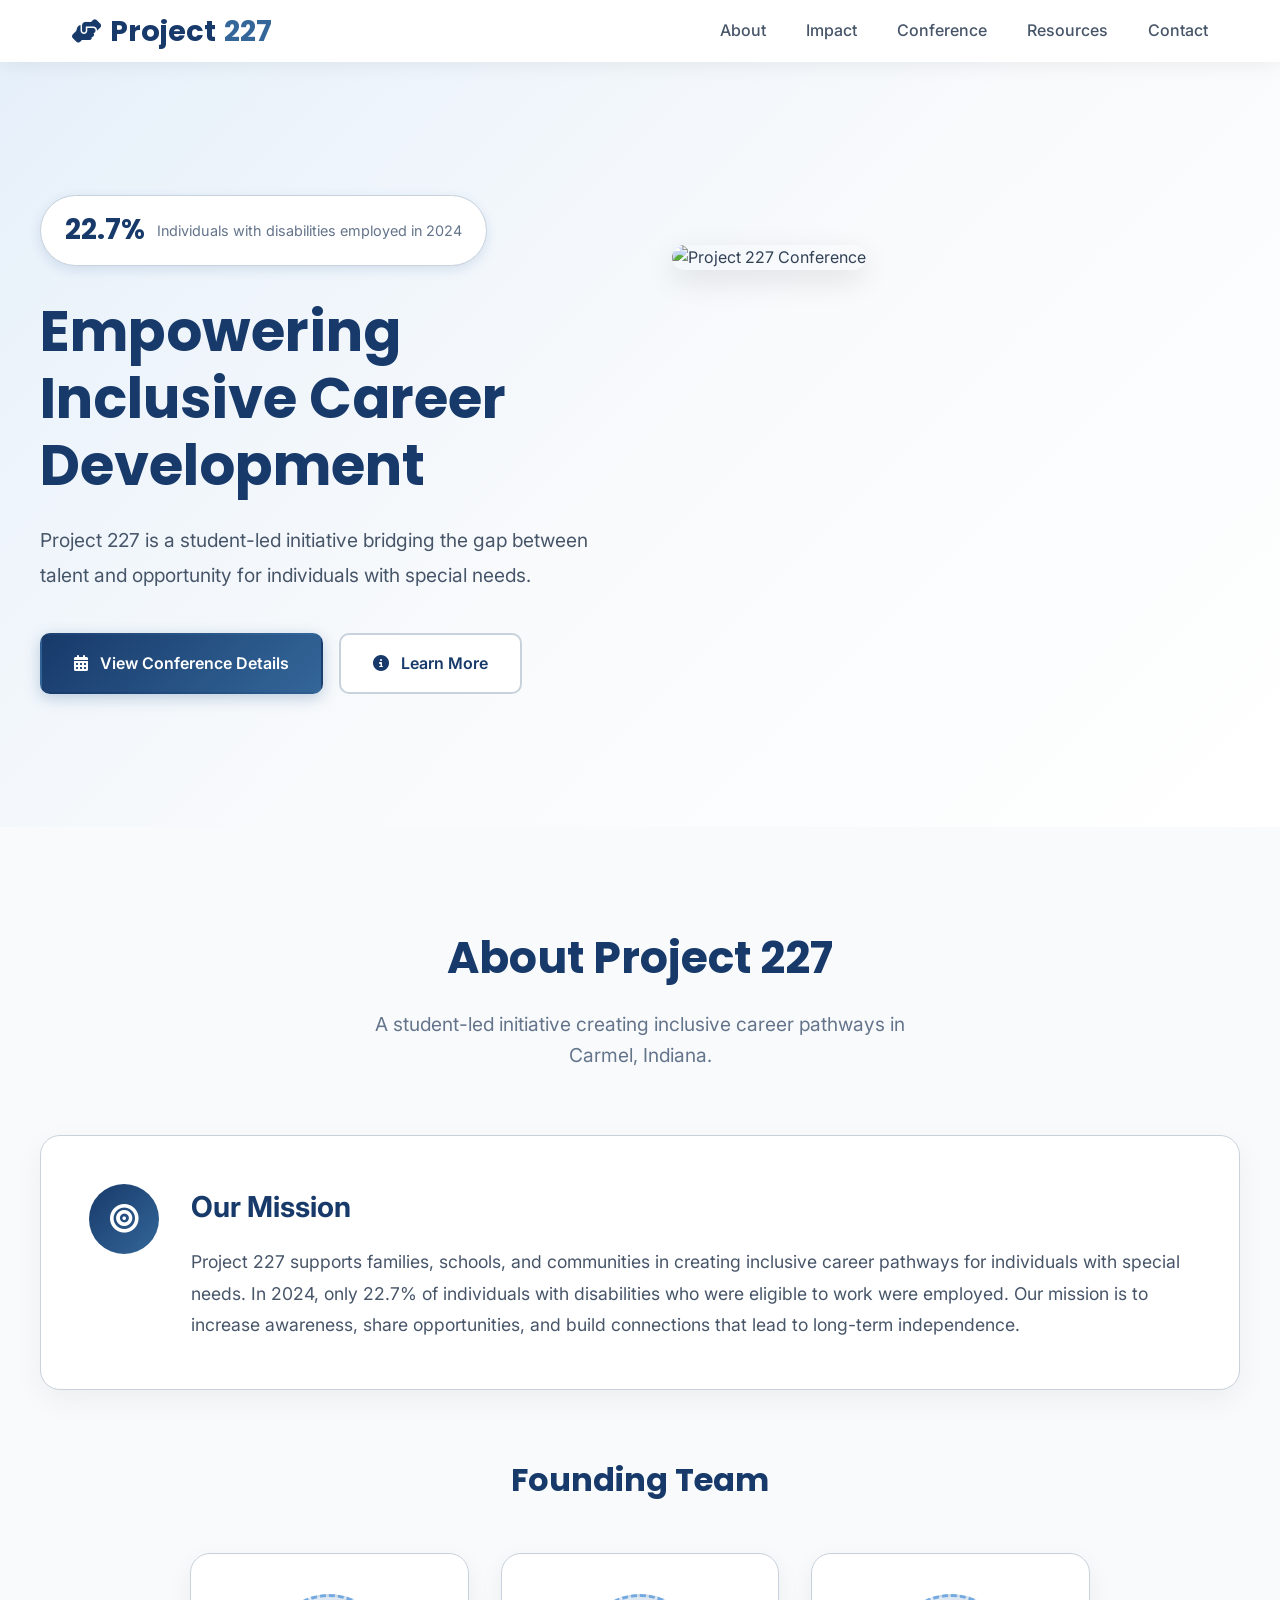
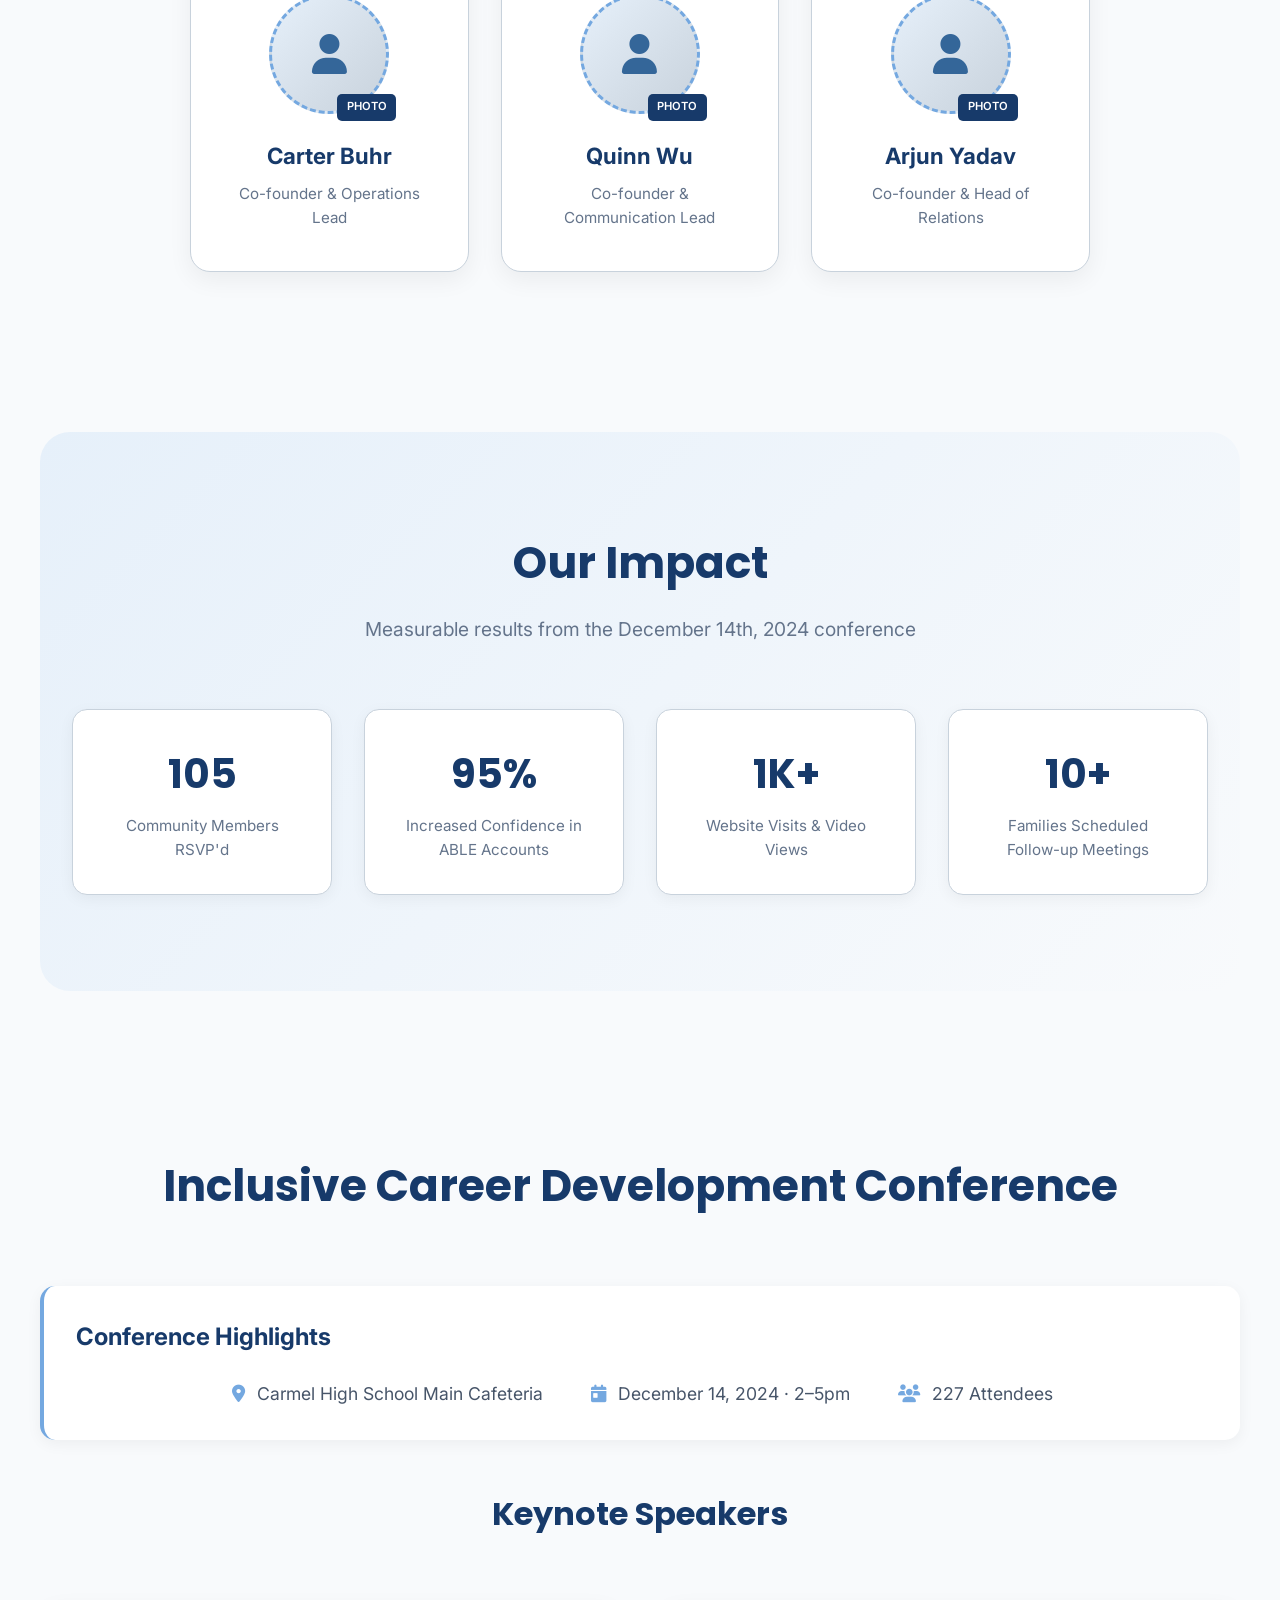
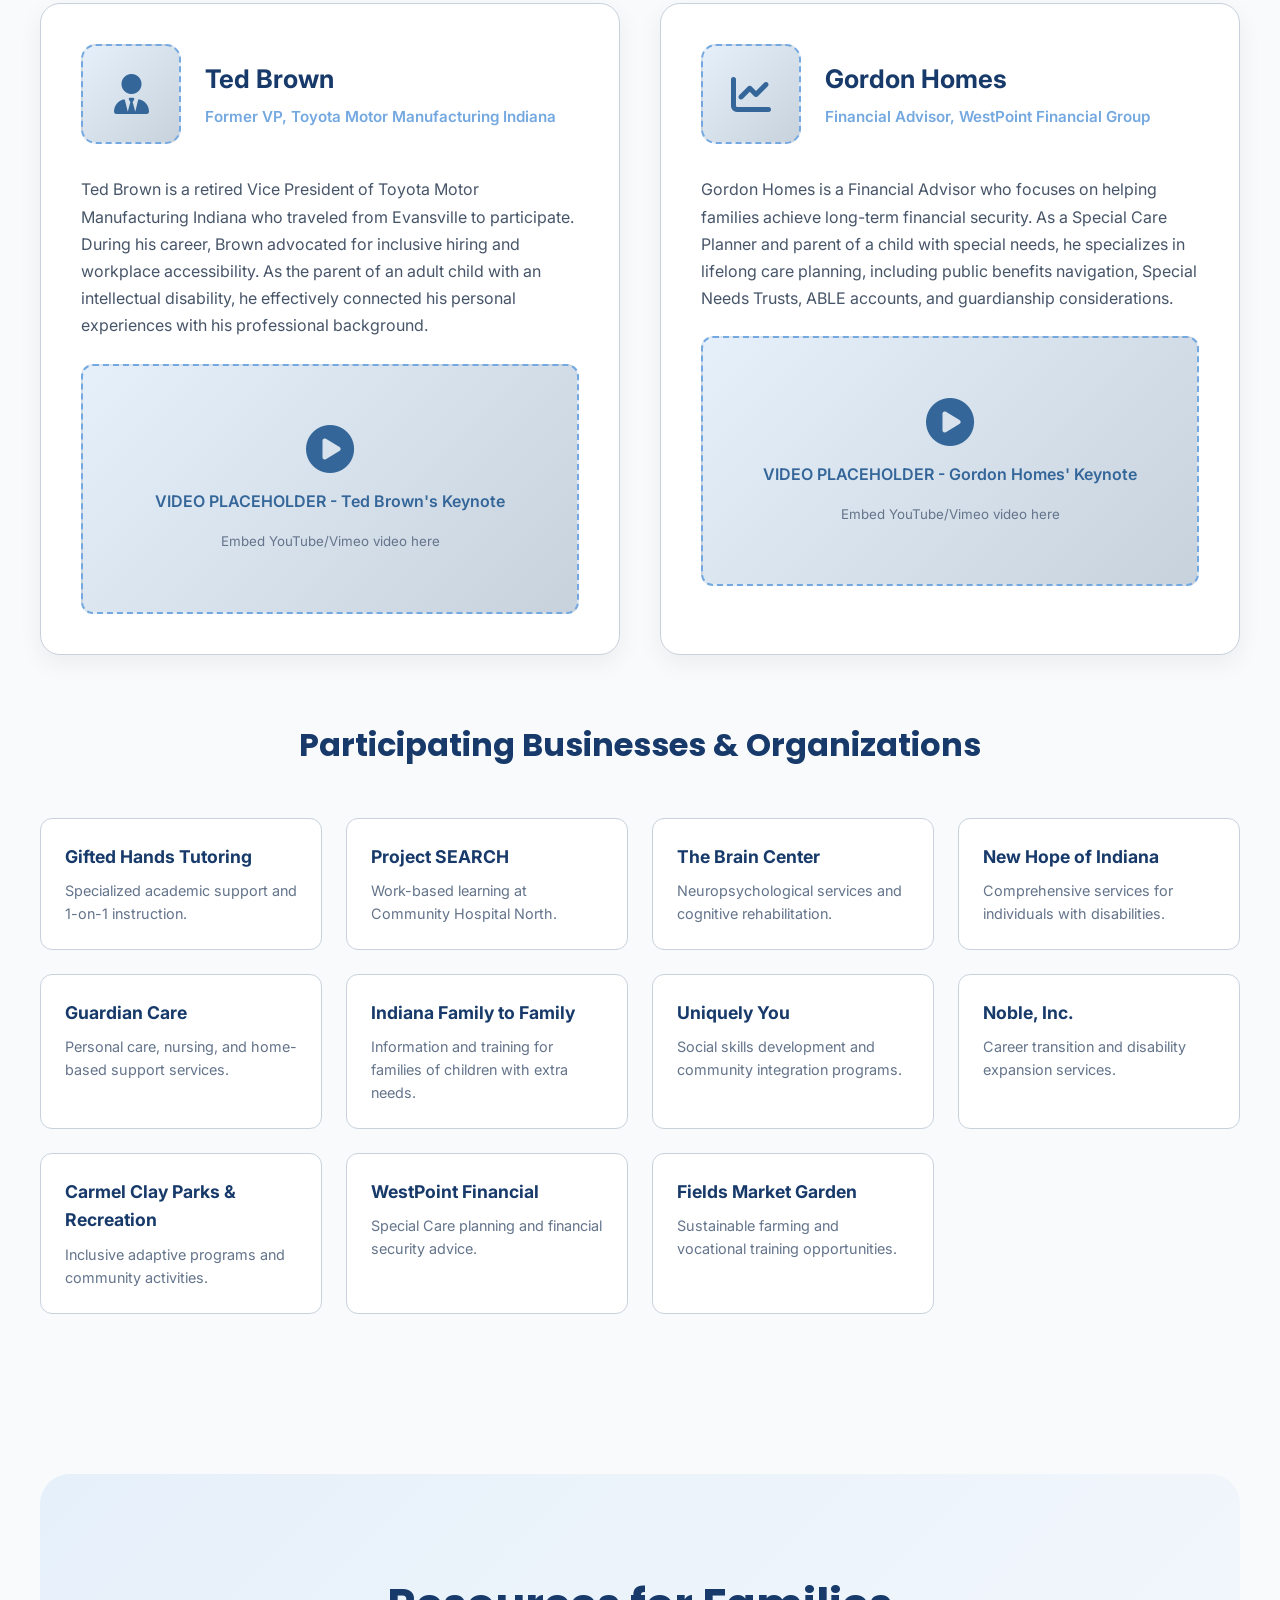
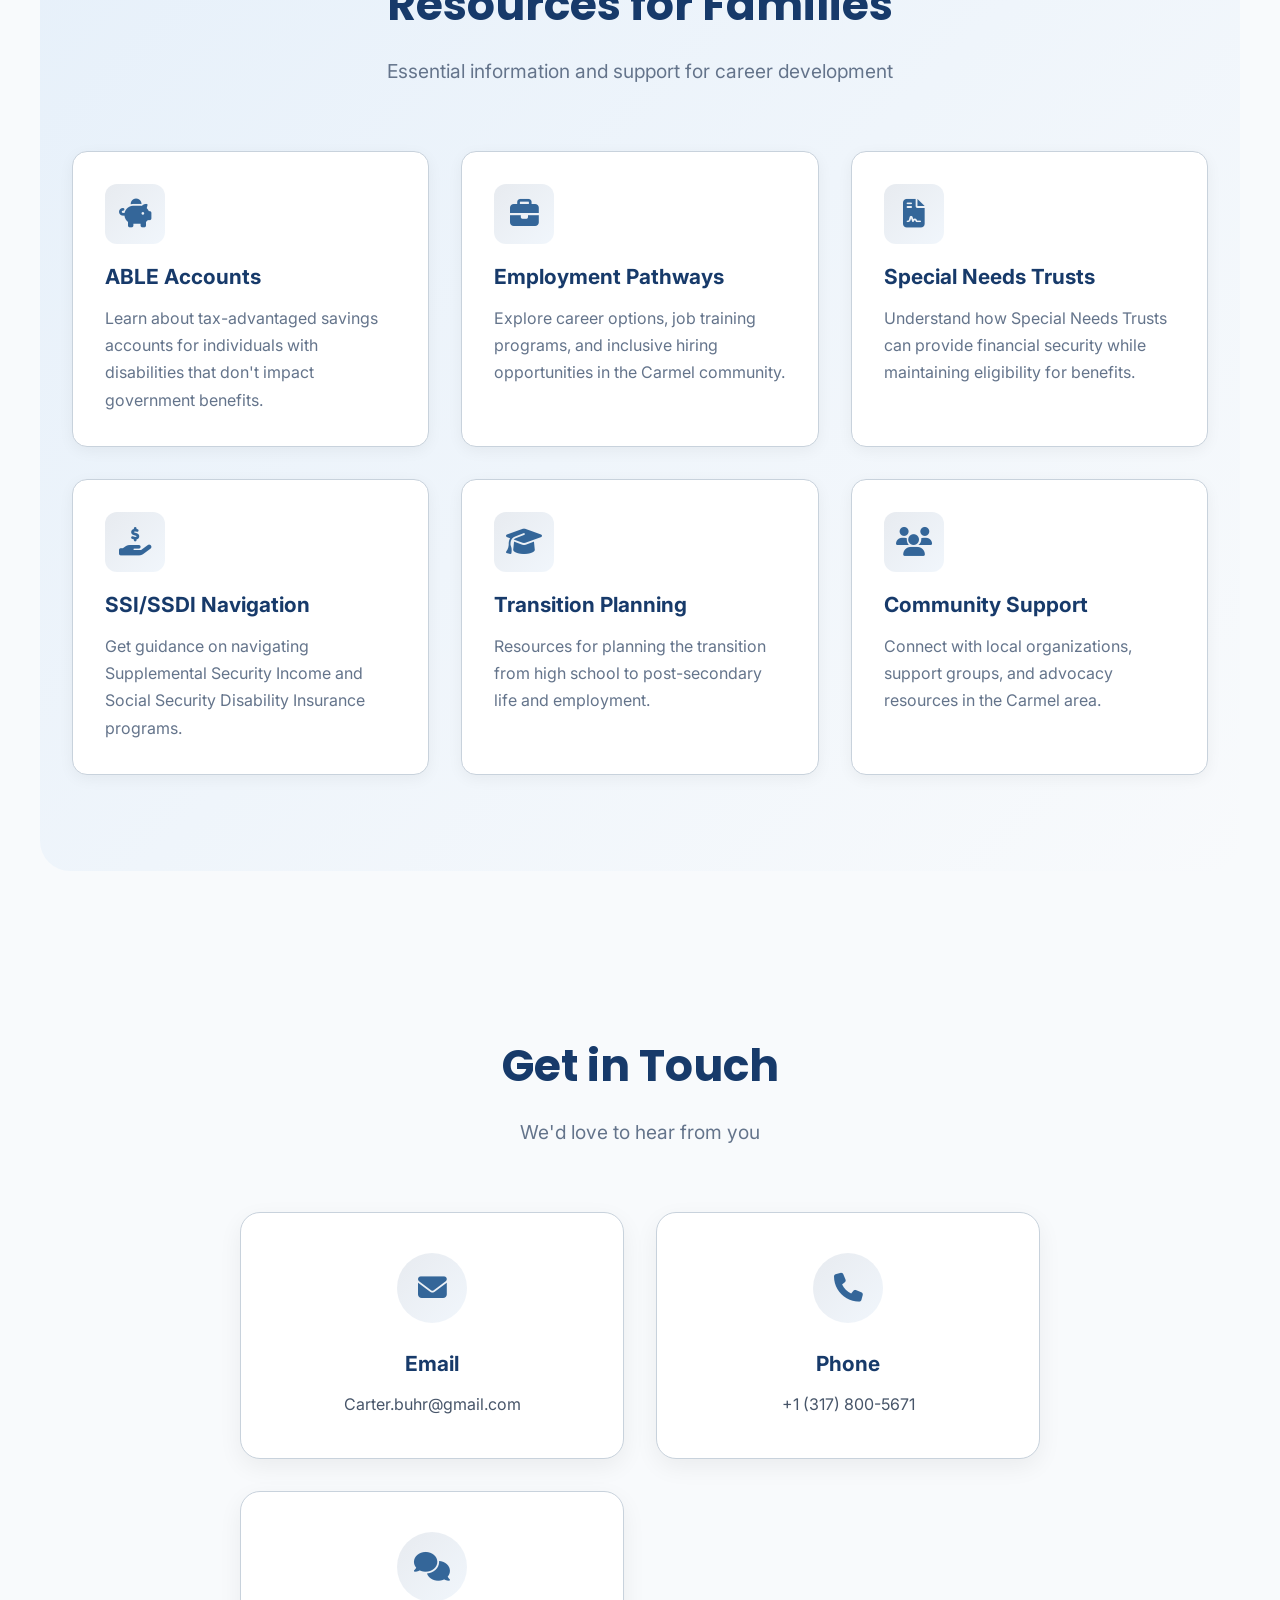
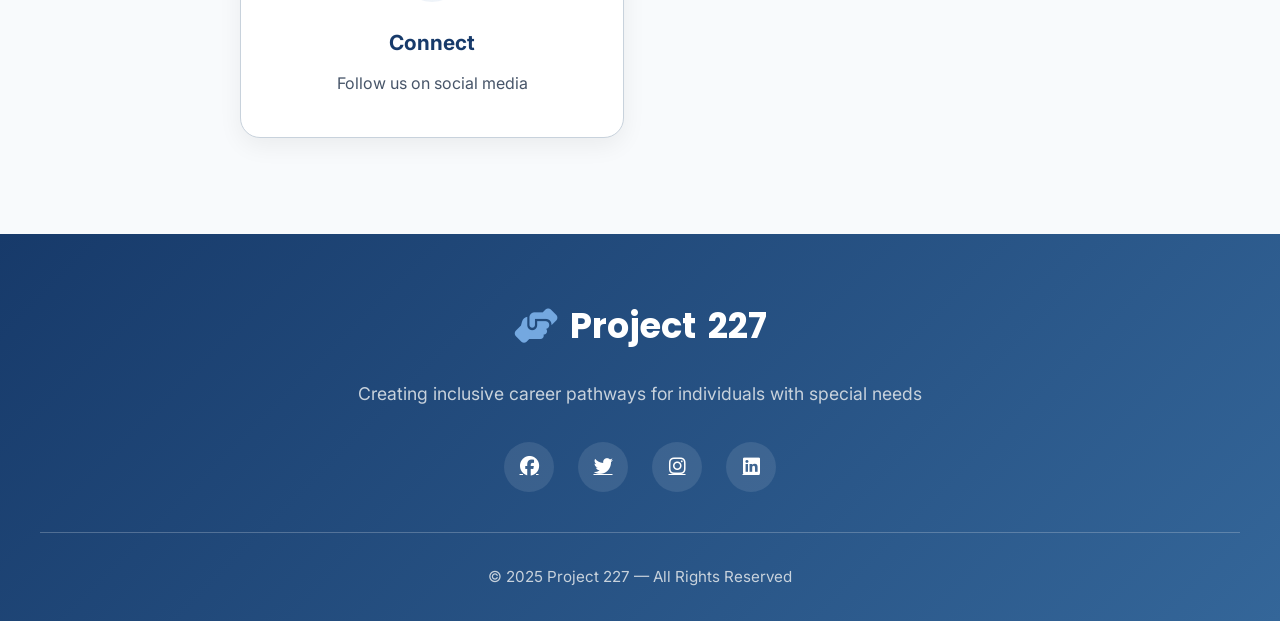
==== index.html @ 893daf3d "captions" ====
<!DOCTYPE html>
<html lang="en">
<head>
    <meta charset="UTF-8">
    <meta name="viewport" content="width=device-width, initial-scale=1.0">
    <title>Project 227 – Inclusive Career Development</title>
    <link rel="stylesheet" href="https://cdnjs.cloudflare.com/ajax/libs/font-awesome/6.4.0/css/all.min.css"-->
    <link href="https://fonts.googleapis.com/css2?family=Inter:wght@300;400;500;600;700&family=Poppins:wght@600;700&display=swap" rel="stylesheet"-->
    <link rel="stylesheet" href="styles.css">
</head>
<body>
    <nav class="navbar">
        <div class="nav-container">
            <div class="logo"><i class="fas fa-hands-helping"></i>Project<span>227</span></div>
            <div class="nav-links">
                <a href="#about">About</a>
                <a href="#impact">Impact</a>
                <a href="#conference">Conference</a>
                <a href="#resources">Resources</a>
                <a href="#contact">Contact</a>
            </div>
            <button class="menu-toggle"><i class="fas fa-bars"></i></button>
        </div>
    </nav>

    <section class="hero">
        <div class="hero-container">
            <div class="hero-content">
                <div class="stat-badge">
                    <span class="stat-number">22.7%</span>
                    <span class="stat-text">Individuals with disabilities employed in 2024</span>
                </div>
                <h1 class="hero-title">Empowering Inclusive Career Development</h1>
                <p class="hero-subtitle">Project 227 is a student-led initiative bridging the gap between talent and opportunity for individuals with special needs.</p>
                <div class="hero-buttons">
                    <a class="btn-primary" href="#conference"><i class="fas fa-calendar-alt"></i> View Conference Details</a>
                    <a class="btn-secondary" href="#about"><i class="fas fa-info-circle"></i> Learn More</a>
                </div>
            </div>
            <div class="hero-visual">
                <img src="hero-image.jpg" alt="Project 227 Conference" style="width: 100%; height: 100%; object-fit: cover; border-radius: 20px; box-shadow: 0 10px 30px rgba(0,0,0,0.1);">
            </div>
        </div>
    </section>

    <section id="about" class="section">
        <div class="section-container">
            <div class="section-header">
                <h2 class="section-title">About Project 227</h2>
                <p class="section-subtitle">A student-led initiative creating inclusive career pathways in Carmel, Indiana.</p>
            </div>
            
            <div class="mission-card">
                <div class="mission-icon"><i class="fas fa-bullseye"></i></div>
                <div class="mission-content">
                    <h3>Our Mission</h3>
                    <p>Project 227 supports families, schools, and communities in creating inclusive career pathways for individuals with special needs. In 2024, only 22.7% of individuals with disabilities who were eligible to work were employed. Our mission is to increase awareness, share opportunities, and build connections that lead to long-term independence.</p>
                </div>
            </div>

            <h3 class="team-title">Founding Team</h3>
            <div class="team-grid">
                <div class="team-card">
                    <div class="team-avatar"><i class="fas fa-user"></i><span class="team-photo-placeholder">PHOTO</span></div>
                    <h4>Carter Buhr</h4>
                    <p>Co-founder & Operations Lead</p>
                </div>
                <div class="team-card">
                    <div class="team-avatar"><i class="fas fa-user"></i><span class="team-photo-placeholder">PHOTO</span></div>
                    <h4>Quinn Wu</h4>
                    <p>Co-founder & Communication Lead</p>
                </div>
                <div class="team-card">
                    <div class="team-avatar"><i class="fas fa-user"></i><span class="team-photo-placeholder">PHOTO</span></div>
                    <h4>Arjun Yadav</h4>
                    <p>Co-founder & Head of Relations</p>
                </div>
            </div>
        </div>
    </section>

    <section id="impact" class="section alt-section">
        <div class="section-container">
            <div class="section-header">
                <h2 class="section-title">Our Impact</h2>
                <p class="section-subtitle">Measurable results from the December 14th, 2024 conference</p>
            </div>
            <div class="stats-grid">
                <div class="stat-card">
                    <div class="stat-value">105</div>
                    <div class="stat-label">Community Members RSVP'd</div>
                </div>
                <div class="stat-card">
                    <div class="stat-value">95%</div>
                    <div class="stat-label">Increased Confidence in ABLE Accounts</div>
                </div>
                <div class="stat-card">
                    <div class="stat-value">1K+</div>
                    <div class="stat-label">Website Visits & Video Views</div>
                </div>
                <div class="stat-card">
                    <div class="stat-value">10+</div>
                    <div class="stat-label">Families Scheduled Follow-up Meetings</div>
                </div>
            </div>
        </div>
    </section>

    <section id="conference" class="section">
        <div class="section-container">
            <div class="section-header">
                <h2 class="section-title">Inclusive Career Development Conference</h2>
            </div>

            <div class="conference-info">
                <h3>Conference Highlights</h3>
                <div class="conference-details">
                    <div class="detail-item"><i class="fas fa-map-marker-alt"></i><span>Carmel High School Main Cafeteria</span></div>
                    <div class="detail-item"><i class="fas fa-calendar-day"></i><span>December 14, 2024 · 2–5pm</span></div>
                    <div class="detail-item"><i class="fas fa-users"></i><span>227 Attendees</span></div>
                </div>
            </div>

            <h3 class="team-title">Keynote Speakers</h3>
            <div class="speakers-grid">
                <div class="speaker-card">
                    <div class="speaker-header">
                        <div class="speaker-photo"><i class="fas fa-user-tie"></i></div>
                        <div class="speaker-info">
                            <h3>Ted Brown</h3>
                            <p class="speaker-title">Former VP, Toyota Motor Manufacturing Indiana</p>
                        </div>
                    </div>
                    <p class="speaker-bio">Ted Brown is a retired Vice President of Toyota Motor Manufacturing Indiana who traveled from Evansville to participate. During his career, Brown advocated for inclusive hiring and workplace accessibility. As the parent of an adult child with an intellectual disability, he effectively connected his personal experiences with his professional background.</p>
                    <div class="video-placeholder">
                        <i class="fas fa-play-circle"></i>
                        <p>VIDEO PLACEHOLDER - Ted Brown's Keynote</p>
                        <small style="color: #64748b;">Embed YouTube/Vimeo video here</small>
                    </div>
                </div>

                <div class="speaker-card">
                    <div class="speaker-header">
                        <div class="speaker-photo"><i class="fas fa-chart-line"></i></div>
                        <div class="speaker-info">
                            <h3>Gordon Homes</h3>
                            <p class="speaker-title">Financial Advisor, WestPoint Financial Group</p>
                        </div>
                    </div>
                    <p class="speaker-bio">Gordon Homes is a Financial Advisor who focuses on helping families achieve long-term financial security. As a Special Care Planner and parent of a child with special needs, he specializes in lifelong care planning, including public benefits navigation, Special Needs Trusts, ABLE accounts, and guardianship considerations.</p>
                    <div class="video-placeholder">
                        <i class="fas fa-play-circle"></i>
                        <p>VIDEO PLACEHOLDER - Gordon Homes' Keynote</p>
                        <small style="color: #64748b;">Embed YouTube/Vimeo video here</small>
                    </div>
                </div>
            </div>

            <h3 class="team-title" style="margin-top: 4rem;">Participating Businesses & Organizations</h3>
            <div class="businesses-grid">
                <div class="business-card">
                    <h4>Gifted Hands Tutoring</h4>
                    <p>Specialized academic support and 1-on-1 instruction.</p>
                </div>
                <div class="business-card">
                    <h4>Project SEARCH</h4>
                    <p>Work-based learning at Community Hospital North.</p>
                </div>
                <div class="business-card">
                    <h4>The Brain Center</h4>
                    <p>Neuropsychological services and cognitive rehabilitation.</p>
                </div>
                <div class="business-card">
                    <h4>New Hope of Indiana</h4>
                    <p>Comprehensive services for individuals with disabilities.</p>
                </div>
                <div class="business-card">
                    <h4>Guardian Care</h4>
                    <p>Personal care, nursing, and home-based support services.</p>
                </div>
                <div class="business-card">
                    <h4>Indiana Family to Family</h4>
                    <p>Information and training for families of children with extra needs.</p>
                </div>
                <div class="business-card">
                    <h4>Uniquely You</h4>
                    <p>Social skills development and community integration programs.</p>
                </div>
                <div class="business-card">
                    <h4>Noble, Inc.</h4>
                    <p>Career transition and disability expansion services.</p>
                </div>
                <div class="business-card">
                    <h4>Carmel Clay Parks & Recreation</h4>
                    <p>Inclusive adaptive programs and community activities.</p>
                </div>
                <div class="business-card">
                    <h4>WestPoint Financial</h4>
                    <p>Special Care planning and financial security advice.</p>
                </div>
                <div class="business-card">
                    <h4>Fields Market Garden</h4>
                    <p>Sustainable farming and vocational training opportunities.</p>
                </div>
            </div>
        </div>
    </section>

    <section id="resources" class="section alt-section">
        <div class="section-container">
            <div class="section-header">
                <h2 class="section-title">Resources for Families</h2>
                <p class="section-subtitle">Essential information and support for career development</p>
            </div>
            <div class="resources-grid">
                <div class="resource-card">
                    <div class="resource-icon"><i class="fas fa-piggy-bank"></i></div>
                    <h3>ABLE Accounts</h3>
                    <p>Learn about tax-advantaged savings accounts for individuals with disabilities that don't impact government benefits.</p>
                </div>
                <div class="resource-card">
                    <div class="resource-icon"><i class="fas fa-briefcase"></i></div>
                    <h3>Employment Pathways</h3>
                    <p>Explore career options, job training programs, and inclusive hiring opportunities in the Carmel community.</p>
                </div>
                <div class="resource-card">
                    <div class="resource-icon"><i class="fas fa-file-contract"></i></div>
                    <h3>Special Needs Trusts</h3>
                    <p>Understand how Special Needs Trusts can provide financial security while maintaining eligibility for benefits.</p>
                </div>
                <div class="resource-card">
                    <div class="resource-icon"><i class="fas fa-hand-holding-usd"></i></div>
                    <h3>SSI/SSDI Navigation</h3>
                    <p>Get guidance on navigating Supplemental Security Income and Social Security Disability Insurance programs.</p>
                </div>
                <div class="resource-card">
                    <div class="resource-icon"><i class="fas fa-graduation-cap"></i></div>
                    <h3>Transition Planning</h3>
                    <p>Resources for planning the transition from high school to post-secondary life and employment.</p>
                </div>
                <div class="resource-card">
                    <div class="resource-icon"><i class="fas fa-users"></i></div>
                    <h3>Community Support</h3>
                    <p>Connect with local organizations, support groups, and advocacy resources in the Carmel area.</p>
                </div>
            </div>
        </div>
    </section>

    <section id="contact" class="section">
        <div class="section-container">
            <div class="section-header">
                <h2 class="section-title">Get in Touch</h2>
                <p class="section-subtitle">We'd love to hear from you</p>
            </div>
            <div class="contact-grid">
                <div class="contact-card">
                    <div class="contact-icon"><i class="fas fa-envelope"></i></div>
                    <h3>Email</h3>
                    <a href="mailto:Carter.buhr@gmail.com">Carter.buhr@gmail.com</a>
                </div>
                <div class="contact-card">
                    <div class="contact-icon"><i class="fas fa-phone"></i></div>
                    <h3>Phone</h3>
                    <a href="tel:+13178005671">+1 (317) 800-5671</a>
                </div>
                <div class="contact-card">
                    <div class="contact-icon"><i class="fas fa-comments"></i></div>
                    <h3>Connect</h3>
                    <p>Follow us on social media</p>
                </div>
            </div>
        </div>
    </section>

    <footer>
        <div class="footer-container">
            <div class="footer-logo"><i class="fas fa-hands-helping"></i>Project<span>227</span></div>
            <p class="footer-mission">Creating inclusive career pathways for individuals with special needs</p>
            <div class="footer-social">
                <a href="#"><i class="fab fa-facebook"></i></a>
                <a href="#"><i class="fab fa-twitter"></i></a>
                <a href="#"><i class="fab fa-instagram"></i></a>
                <a href="#"><i class="fab fa-linkedin"></i></a>
            </div>
            <p class="footer-copyright">© 2025 Project 227 — All Rights Reserved</p>
        </div>
    </footer>
</body>
</html>
---- styles.css ----
/* PROJECT 227 STYLESHEET
   Color Palette:
   Primary: #173A6A (Dark Navy Blue - Titles & Headers)
   Secondary: #346699 (Medium Blue - Subheaders)
   Accent: #74A8E0 (Light Blue - Charts, Icons, Lines)
   Soft Background: #E6F0FA (Tables & Callout Boxes)
   Dividers/Borders: #C8D2DC
*/

* {
    margin: 0;
    padding: 0;
    box-sizing: border-box;
}

html {
    scroll-behavior: smooth;
}

body {
    font-family: 'Inter', sans-serif;
    background: #f8fafc;
    color: #334155;
    line-height: 1.6;
    overflow-x: hidden;
}

/* NAVBAR */
.navbar {
    width: 100%;
    background: white;
    box-shadow: 0 4px 20px rgba(0, 0, 0, 0.06);
    position: sticky;
    top: 0;
    z-index: 1000;
    padding: 0.5rem 0;
}

.nav-container {
    max-width: 1200px;
    margin: 0 auto;
    padding: 0 2rem;
    display: flex;
    justify-content: space-between;
    align-items: center;
}

.logo {
    font-family: 'Poppins', sans-serif;
    font-size: 1.8rem;
    font-weight: 700;
    display: flex;
    align-items: center;
    gap: 0.5rem;
    color: #173A6A;
}

.logo i {
    font-size: 1.5rem;
}

.logo span {
    color: #346699;
}

.nav-links {
    display: flex;
    gap: 2.5rem;
}

.nav-links a {
    text-decoration: none;
    color: #475569;
    font-weight: 500;
    font-size: 1rem;
    position: relative;
    transition: color 0.3s ease;
}

.nav-links a:hover {
    color: #173A6A;
}

.nav-links a::after {
    content: '';
    position: absolute;
    bottom: -5px;
    left: 0;
    width: 0;
    height: 2px;
    background: #346699;
    transition: width 0.3s ease;
}

.nav-links a:hover::after {
    width: 100%;
}

.menu-toggle {
    display: none;
    background: none;
    border: none;
    font-size: 1.5rem;
    color: #173A6A;
    cursor: pointer;
}

/* HERO */
.hero {
    padding: 5rem 2rem;
    background: linear-gradient(135deg, #E6F0FA 0%, #f8fafc 50%, #ffffff 100%);
    min-height: 85vh;
    display: flex;
    align-items: center;
}

.hero-container {
    max-width: 1200px;
    margin: 0 auto;
    display: grid;
    grid-template-columns: 1fr 1fr;
    gap: 4rem;
    align-items: center;
}

.hero-content {
    max-width: 600px;
}

.stat-badge {
    display: inline-flex;
    align-items: center;
    gap: 0.75rem;
    background: white;
    padding: 0.75rem 1.5rem;
    border-radius: 50px;
    margin-bottom: 2rem;
    box-shadow: 0 4px 12px rgba(52, 102, 153, 0.15);
    border: 1px solid #C8D2DC;
}

.stat-number {
    font-family: 'Poppins', sans-serif;
    font-size: 1.75rem;
    font-weight: 700;
    color: #173A6A;
}

.stat-text {
    font-size: 0.9rem;
    color: #64748b;
}

.hero-title {
    font-family: 'Poppins', sans-serif;
    font-size: 3.5rem;
    font-weight: 700;
    line-height: 1.2;
    color: #173A6A;
    margin-bottom: 1.5rem;
}

.hero-subtitle {
    font-size: 1.2rem;
    color: #475569;
    margin-bottom: 2.5rem;
    line-height: 1.8;
}

.hero-buttons {
    display: flex;
    gap: 1rem;
    flex-wrap: wrap;
}

.btn-primary, .btn-secondary {
    display: inline-flex;
    align-items: center;
    gap: 0.75rem;
    padding: 1rem 2rem;
    border-radius: 10px;
    font-weight: 600;
    text-decoration: none;
    transition: all 0.3s ease;
    font-size: 1rem;
    border: 2px solid transparent;
}

.btn-primary {
    background: linear-gradient(135deg, #173A6A, #346699);
    color: white;
    box-shadow: 0 4px 15px rgba(52, 102, 153, 0.3);
}

.btn-primary:hover {
    transform: translateY(-2px);
    box-shadow: 0 6px 20px rgba(52, 102, 153, 0.4);
}

.btn-secondary {
    background: white;
    color: #173A6A;
    border-color: #C8D2DC;
}

.btn-secondary:hover {
    border-color: #346699;
    transform: translateY(-2px);
}

.btn-large {
    padding: 1.25rem 2.5rem;
    font-size: 1.1rem;
}

.hero-visual {
    position: relative;
    height: 400px;
}

/* PLACEHOLDER STYLING */
.placeholder-image {
    width: 100%;
    height: 100%;
    background: linear-gradient(135deg, #E6F0FA, #C8D2DC);
    border-radius: 20px;
    display: flex;
    align-items: center;
    justify-content: center;
    flex-direction: column;
    gap: 1rem;
    border: 2px dashed #74A8E0;
    position: relative;
    overflow: hidden;
}

.placeholder-image::before {
    content: '';
    position: absolute;
    top: 20%;
    left: 20%;
    width: 200px;
    height: 200px;
    background: linear-gradient(135deg, rgba(52, 102, 153, 0.2), transparent);
    border-radius: 50%;
}

.placeholder-image::after {
    content: '';
    position: absolute;
    bottom: 20%;
    right: 20%;
    width: 150px;
    height: 150px;
    background: linear-gradient(135deg, rgba(116, 168, 224, 0.2), transparent);
    border-radius: 50%;
}

.placeholder-text {
    color: #346699;
    font-weight: 600;
    font-size: 1.1rem;
    z-index: 1;
}

.placeholder-icon {
    font-size: 3rem;
    color: #74A8E0;
    z-index: 1;
}

/* SECTIONS */
.section {
    padding: 6rem 2rem;
}

.section-container {
    max-width: 1200px;
    margin: 0 auto;
}

.section-header {
    text-align: center;
    margin-bottom: 4rem;
}

.section-title {
    font-family: 'Poppins', sans-serif;
    font-size: 2.75rem;
    font-weight: 700;
    color: #173A6A;
    margin-bottom: 1rem;
}

.section-subtitle {
    font-size: 1.2rem;
    color: #64748b;
    max-width: 600px;
    margin: 0 auto;
}

.alt-section {
    background: linear-gradient(135deg, #E6F0FA 0%, #f8fafc 100%);
    border-radius: 30px;
    margin: 4rem auto;
    max-width: 1200px;
}

/* MISSION CARD */
.mission-card {
    background: white;
    border-radius: 20px;
    padding: 3rem;
    display: flex;
    align-items: flex-start;
    gap: 2rem;
    margin-bottom: 4rem;
    box-shadow: 0 10px 30px rgba(0, 0, 0, 0.05);
    border: 1px solid #C8D2DC;
}

.mission-icon {
    background: linear-gradient(135deg, #173A6A, #346699);
    width: 70px;
    height: 70px;
    border-radius: 50%;
    display: flex;
    align-items: center;
    justify-content: center;
    flex-shrink: 0;
}

.mission-icon i {
    font-size: 1.8rem;
    color: white;
}

.mission-content h3 {
    font-size: 1.8rem;
    color: #173A6A;
    margin-bottom: 1rem;
}

.mission-content p {
    color: #475569;
    line-height: 1.8;
    font-size: 1.1rem;
}

/* TEAM */
.team-title {
    font-family: 'Poppins', sans-serif;
    font-size: 2rem;
    text-align: center;
    color: #173A6A;
    margin-bottom: 3rem;
}

.team-grid {
    display: grid;
    grid-template-columns: repeat(auto-fit, minmax(250px, 1fr));
    gap: 2rem;
    max-width: 900px;
    margin: 0 auto;
}

.team-card {
    background: white;
    padding: 2.5rem 2rem;
    border-radius: 20px;
    text-align: center;
    box-shadow: 0 8px 25px rgba(0, 0, 0, 0.06);
    transition: transform 0.3s ease, box-shadow 0.3s ease;
    border: 1px solid #C8D2DC;
}

.team-card:hover {
    transform: translateY(-10px);
    box-shadow: 0 15px 35px rgba(0, 0, 0, 0.1);
}

.team-avatar {
    width: 120px;
    height: 120px;
    background: linear-gradient(135deg, #E6F0FA, #C8D2DC);
    border-radius: 50%;
    display: flex;
    align-items: center;
    justify-content: center;
    margin: 0 auto 1.5rem;
    border: 3px dashed #74A8E0;
    position: relative;
}

.team-avatar i {
    font-size: 2.5rem;
    color: #346699;
}

.team-photo-placeholder {
    position: absolute;
    bottom: -10px;
    right: -10px;
    background: #173A6A;
    color: white;
    padding: 0.3rem 0.6rem;
    border-radius: 5px;
    font-size: 0.7rem;
    font-weight: 600;
}

.team-card h4 {
    font-size: 1.4rem;
    color: #173A6A;
    margin-bottom: 0.5rem;
}

.team-card p {
    color: #64748b;
    font-size: 0.95rem;
}

/* STATS GRID */
.stats-grid {
    display: grid;
    grid-template-columns: repeat(auto-fit, minmax(250px, 1fr));
    gap: 2rem;
    margin-top: 3rem;
}

.stat-card {
    background: white;
    padding: 2rem;
    border-radius: 15px;
    text-align: center;
    border: 1px solid #C8D2DC;
    box-shadow: 0 4px 15px rgba(0, 0, 0, 0.05);
}

.stat-value {
    font-family: 'Poppins', sans-serif;
    font-size: 2.5rem;
    font-weight: 700;
    color: #173A6A;
    margin-bottom: 0.5rem;
}

.stat-label {
    color: #64748b;
    font-size: 0.95rem;
}

/* CONFERENCE */
.conference-info {
    background: white;
    padding: 2rem;
    border-radius: 15px;
    border-left: 4px solid #74A8E0;
    margin-bottom: 3rem;
    box-shadow: 0 4px 15px rgba(0, 0, 0, 0.05);
}

.conference-info h3 {
    color: #173A6A;
    font-size: 1.5rem;
    margin-bottom: 1rem;
}

.conference-details {
    display: flex;
    justify-content: center;
    gap: 3rem;
    margin-top: 1.5rem;
    flex-wrap: wrap;
}

.detail-item {
    display: flex;
    align-items: center;
    gap: 0.75rem;
    color: #475569;
    font-size: 1.1rem;
}

.detail-item i {
    color: #74A8E0;
}

/* BUSINESSES SECTION */
.businesses-grid {
    display: grid;
    grid-template-columns: repeat(auto-fit, minmax(280px, 1fr));
    gap: 1.5rem;
    margin-top: 3rem;
}

.business-card {
    background: white;
    padding: 1.5rem;
    border-radius: 12px;
    border: 1px solid #C8D2DC;
    transition: all 0.3s ease;
}

.business-card:hover {
    transform: translateY(-5px);
    box-shadow: 0 8px 20px rgba(0, 0, 0, 0.1);
    border-color: #74A8E0;
}

.business-card h4 {
    color: #173A6A;
    font-size: 1.1rem;
    margin-bottom: 0.5rem;
}

.business-card p {
    color: #64748b;
    font-size: 0.9rem;
}

/* SPEAKERS SECTION */
.speakers-grid {
    display: grid;
    grid-template-columns: repeat(auto-fit, minmax(400px, 1fr));
    gap: 2.5rem;
    margin: 4rem 0;
}

.speaker-card {
    background: white;
    padding: 2.5rem;
    border-radius: 20px;
    box-shadow: 0 8px 25px rgba(0, 0, 0, 0.06);
    border: 1px solid #C8D2DC;
}

.speaker-header {
    display: flex;
    gap: 1.5rem;
    margin-bottom: 2rem;
    align-items: center;
}

.speaker-photo {
    width: 100px;
    height: 100px;
    background: linear-gradient(135deg, #E6F0FA, #C8D2DC);
    border-radius: 15px;
    display: flex;
    align-items: center;
    justify-content: center;
    border: 2px dashed #74A8E0;
    flex-shrink: 0;
}

.speaker-photo i {
    font-size: 2.5rem;
    color: #346699;
}

.speaker-info h3 {
    font-size: 1.6rem;
    color: #173A6A;
    margin-bottom: 0.3rem;
}

.speaker-title {
    color: #74A8E0;
    font-size: 0.95rem;
    font-weight: 600;
}

.speaker-bio {
    color: #475569;
    line-height: 1.7;
    margin-bottom: 1.5rem;
}

.video-placeholder {
    width: 100%;
    height: 250px;
    background: linear-gradient(135deg, #E6F0FA, #C8D2DC);
    border-radius: 12px;
    display: flex;
    flex-direction: column;
    align-items: center;
    justify-content: center;
    gap: 1rem;
    border: 2px dashed #74A8E0;
    margin-top: 1rem;
}

.video-placeholder i {
    font-size: 3rem;
    color: #346699;
}

.video-placeholder p {
    color: #346699;
    font-weight: 600;
}

/* RESOURCES SECTION */
.resources-grid {
    display: grid;
    grid-template-columns: repeat(auto-fit, minmax(300px, 1fr));
    gap: 2rem;
}

.resource-card {
    background: white;
    padding: 2rem;
    border-radius: 15px;
    border: 1px solid #C8D2DC;
    box-shadow: 0 4px 15px rgba(0, 0, 0, 0.05);
    transition: all 0.3s ease;
}

.resource-card:hover {
    transform: translateY(-5px);
    box-shadow: 0 10px 25px rgba(0, 0, 0, 0.1);
}

.resource-icon {
    width: 60px;
    height: 60px;
    background: linear-gradient(135deg, rgba(23, 58, 106, 0.1), rgba(116, 168, 224, 0.1));
    border-radius: 12px;
    display: flex;
    align-items: center;
    justify-content: center;
    margin-bottom: 1rem;
}

.resource-icon i {
    font-size: 1.8rem;
    color: #346699;
}

.resource-card h3 {
    color: #173A6A;
    font-size: 1.3rem;
    margin-bottom: 0.75rem;
}

.resource-card p {
    color: #64748b;
    line-height: 1.7;
}

/* CONTACT */
.contact-grid {
    display: grid;
    grid-template-columns: repeat(auto-fit, minmax(250px, 1fr));
    gap: 2rem;
    max-width: 800px;
    margin: 0 auto;
}

.contact-card {
    background: white;
    padding: 2.5rem 2rem;
    border-radius: 20px;
    text-align: center;
    box-shadow: 0 8px 25px rgba(0, 0, 0, 0.06);
    transition: transform 0.3s ease;
    border: 1px solid #C8D2DC;
}

.contact-card:hover {
    transform: translateY(-5px);
}

.contact-icon {
    width: 70px;
    height: 70px;
    background: linear-gradient(135deg, rgba(23, 58, 106, 0.1), rgba(116, 168, 224, 0.1));
    border-radius: 50%;
    display: flex;
    align-items: center;
    justify-content: center;
    margin: 0 auto 1.5rem;
}

.contact-icon i {
    font-size: 1.8rem;
    color: #346699;
}

.contact-card h3 {
    font-size: 1.3rem;
    color: #173A6A;
    margin-bottom: 0.75rem;
}

.contact-card a, .contact-card p {
    color: #475569;
    text-decoration: none;
    transition: color 0.3s ease;
}

.contact-card a:hover {
    color: #346699;
}

/* FOOTER */
footer {
    background: linear-gradient(135deg, #173A6A, #346699);
    color: #E6F0FA;
    padding: 4rem 2rem 2rem;
}

.footer-container {
    max-width: 1200px;
    margin: 0 auto;
    text-align: center;
}

.footer-logo {
    font-family: 'Poppins', sans-serif;
    font-size: 2.2rem;
    font-weight: 700;
    color: white;
    display: flex;
    align-items: center;
    justify-content: center;
    gap: 0.75rem;
    margin-bottom: 1.5rem;
}

.footer-logo i {
    color: #74A8E0;
}

.footer-mission {
    font-size: 1.1rem;
    color: #C8D2DC;
    max-width: 600px;
    margin: 0 auto 2rem;
    line-height: 1.8;
}

.footer-social {
    display: flex;
    justify-content: center;
    gap: 1.5rem;
    margin-bottom: 2.5rem;
}

.footer-social a {
    display: inline-flex;
    align-items: center;
    justify-content: center;
    width: 50px;
    height: 50px;
    background: rgba(255, 255, 255, 0.1);
    border-radius: 50%;
    color: white;
    font-size: 1.2rem;
    transition: all 0.3s ease;
}

.footer-social a:hover {
    background: #74A8E0;
    transform: translateY(-3px);
}

.footer-copyright {
    color: #C8D2DC;
    font-size: 0.95rem;
    padding-top: 2rem;
    border-top: 1px solid rgba(200, 210, 220, 0.3);
}

/* RESPONSIVE */
@media (max-width: 1024px) {
    .hero-container {
        grid-template-columns: 1fr;
        gap: 3rem;
        text-align: center;
    }
    
    .hero-title {
        font-size: 3rem;
    }
    
    .speakers-grid {
        grid-template-columns: 1fr;
    }
}

@media (max-width: 768px) {
    .nav-links {
        display: none;
    }
    
    .menu-toggle {
        display: block;
    }
    
    .hero-title {
        font-size: 2.5rem;
    }
    
    .section-title {
        font-size: 2.25rem;
    }
    
    .mission-card {
        flex-direction: column;
        text-align: center;
        padding: 2rem;
    }
    
    .hero-buttons {
        justify-content: center;
    }
    
    .btn-primary, .btn-secondary {
        width: 100%;
        justify-content: center;
    }

    .conference-details {
        flex-direction: column;
        gap: 1rem;
    }

    .businesses-grid {
        grid-template-columns: 1fr;
    }
}

@media (max-width: 480px) {
    .hero-title {
        font-size: 2rem;
    }
    
    .section {
        padding: 4rem 1rem;
    }
    
    .team-grid, .resources-grid, .contact-grid {
        grid-template-columns: 1fr;
    }
}

.hero-photo {
    width: 100%;
    height: 100%;
    background-image: url('hero-image.jpg');
    background-size: cover;
    background-position: center;
    border-radius: 20px;
    border: 1px solid #C8D2DC;
    box-shadow: 0 10px 30px rgba(0, 0, 0, 0.1);
}
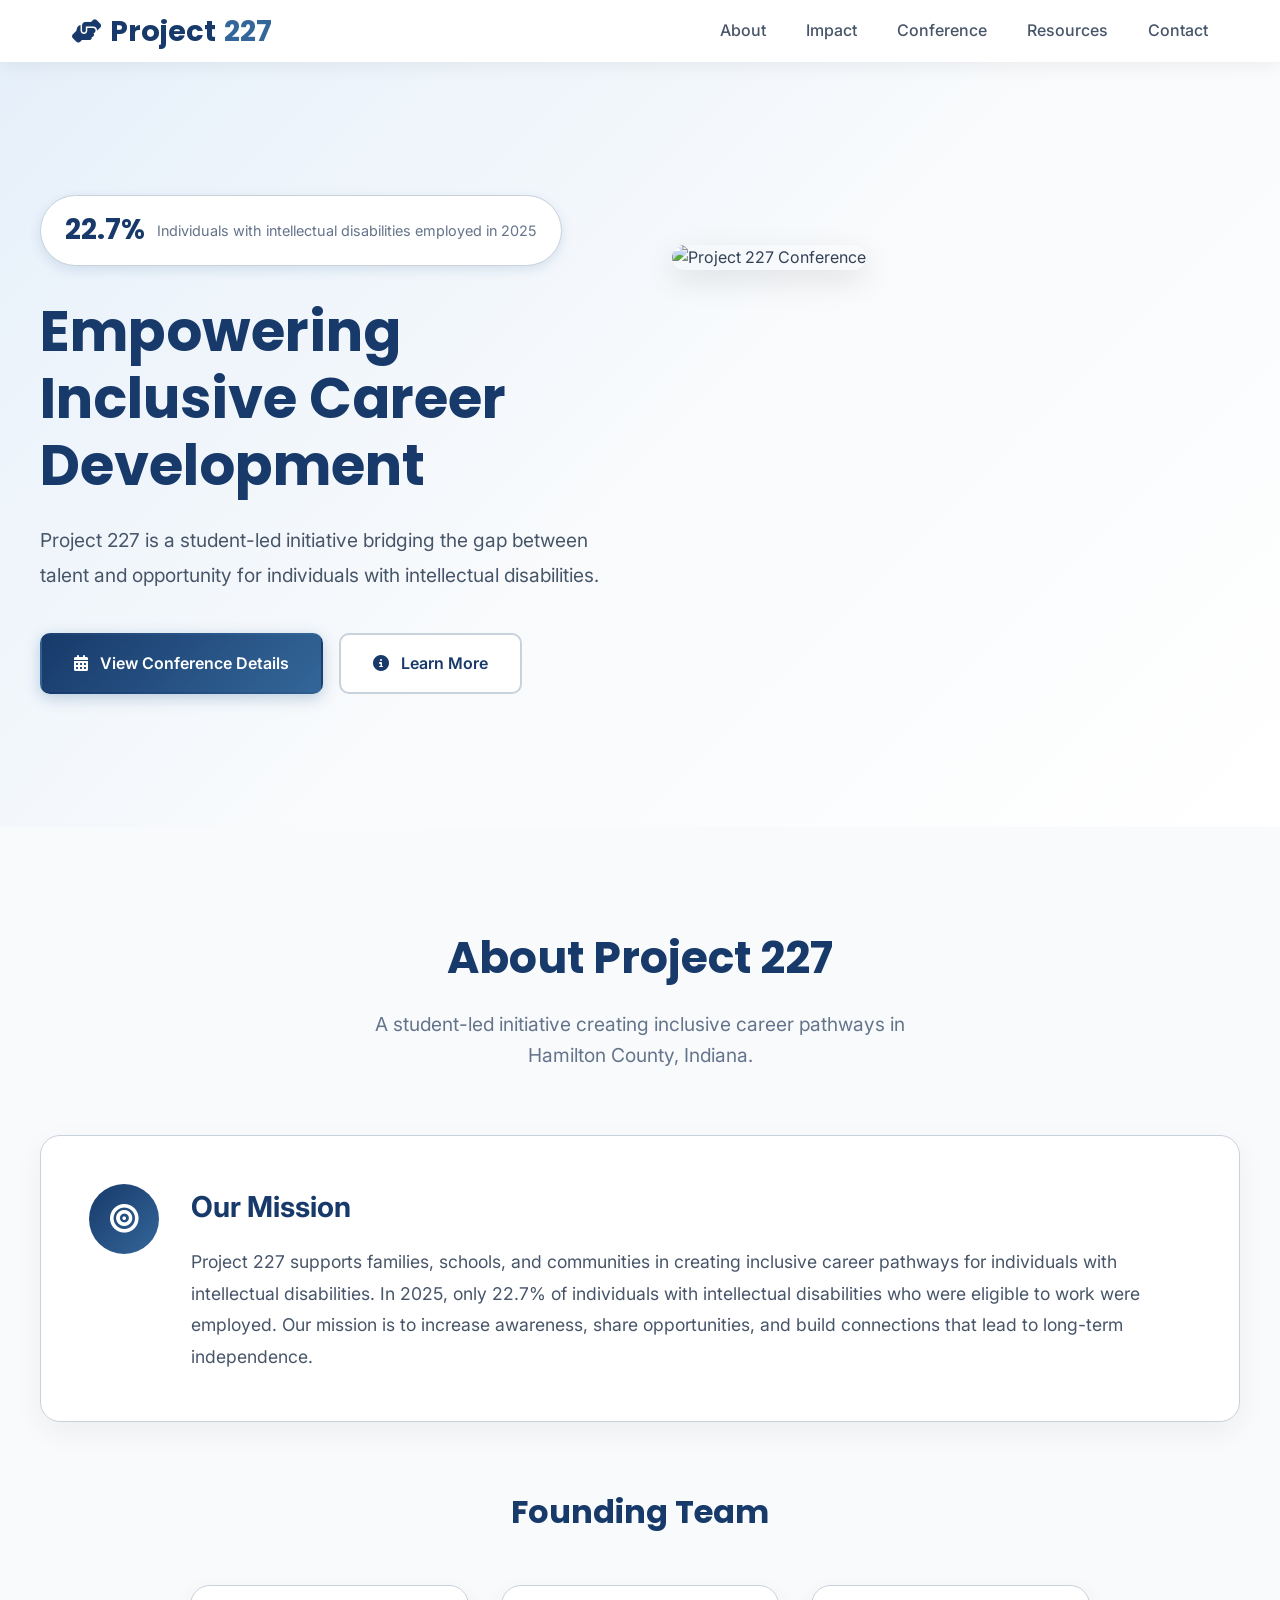
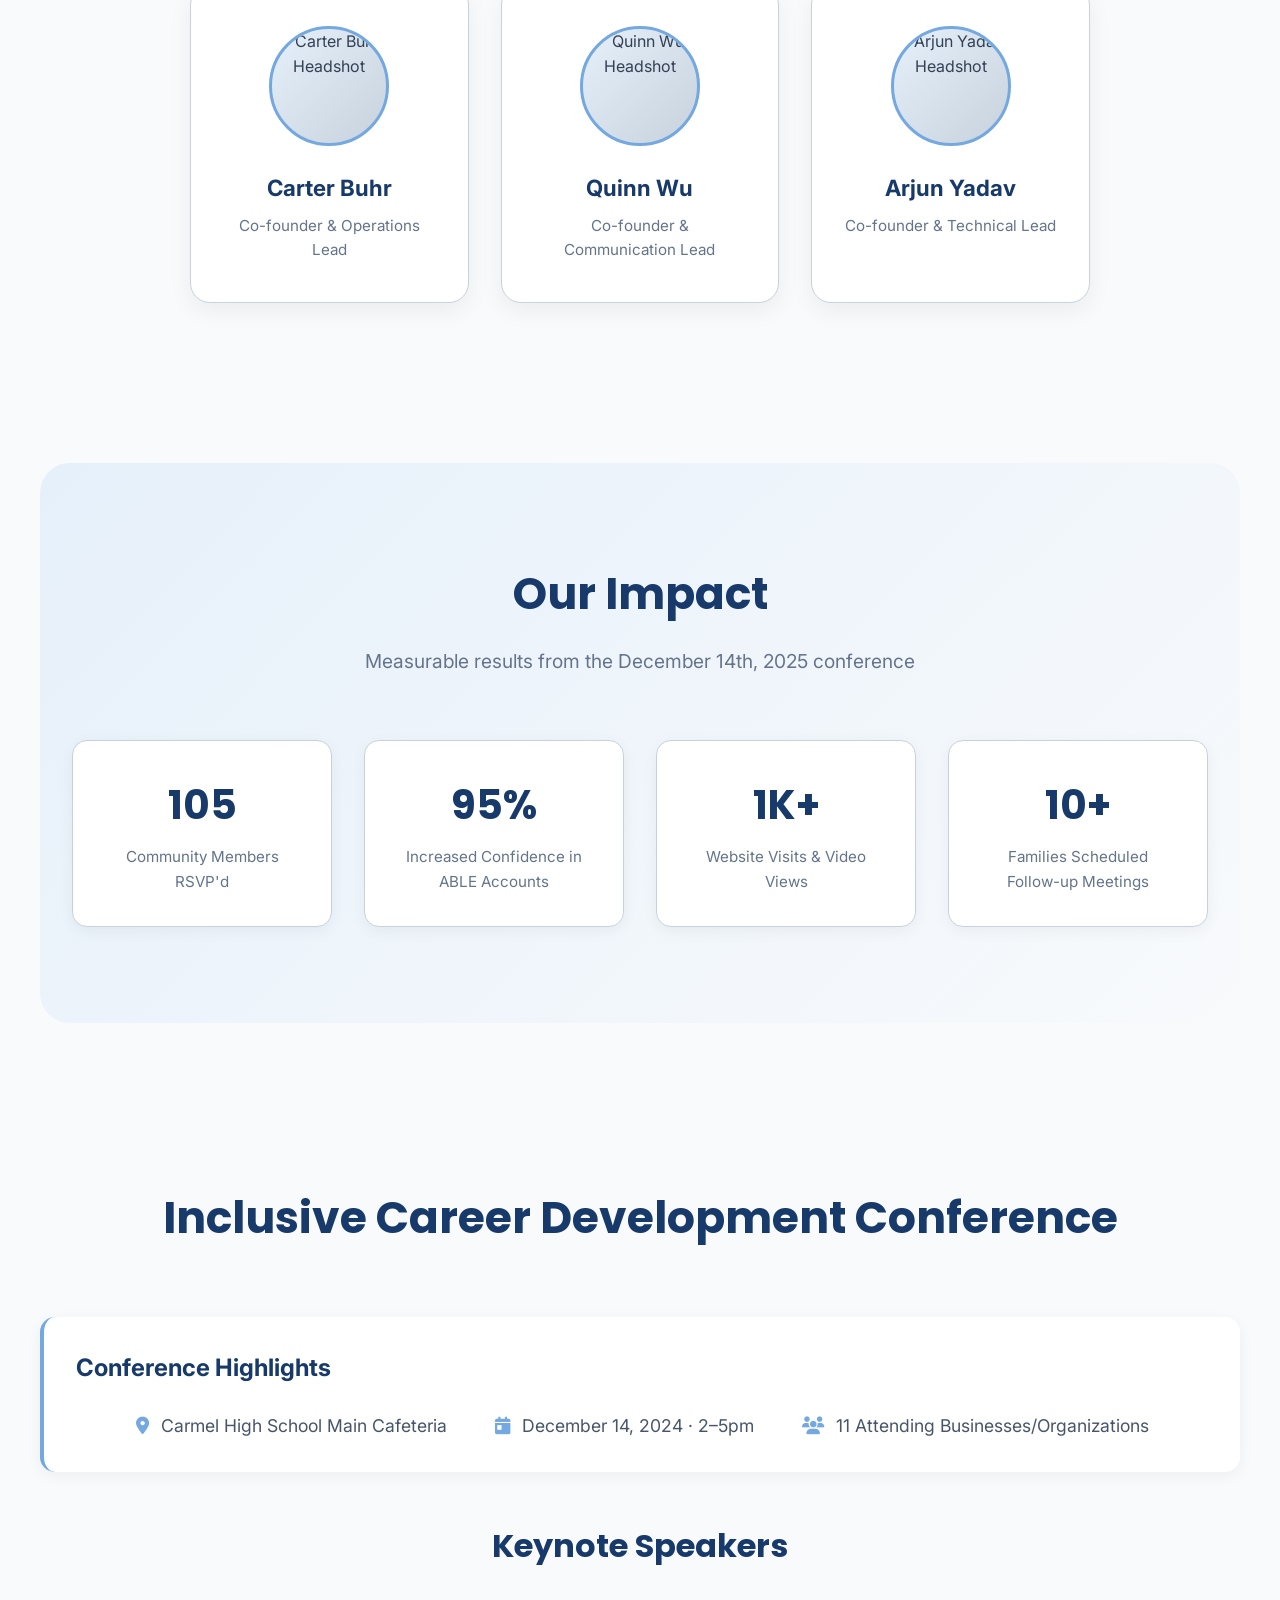
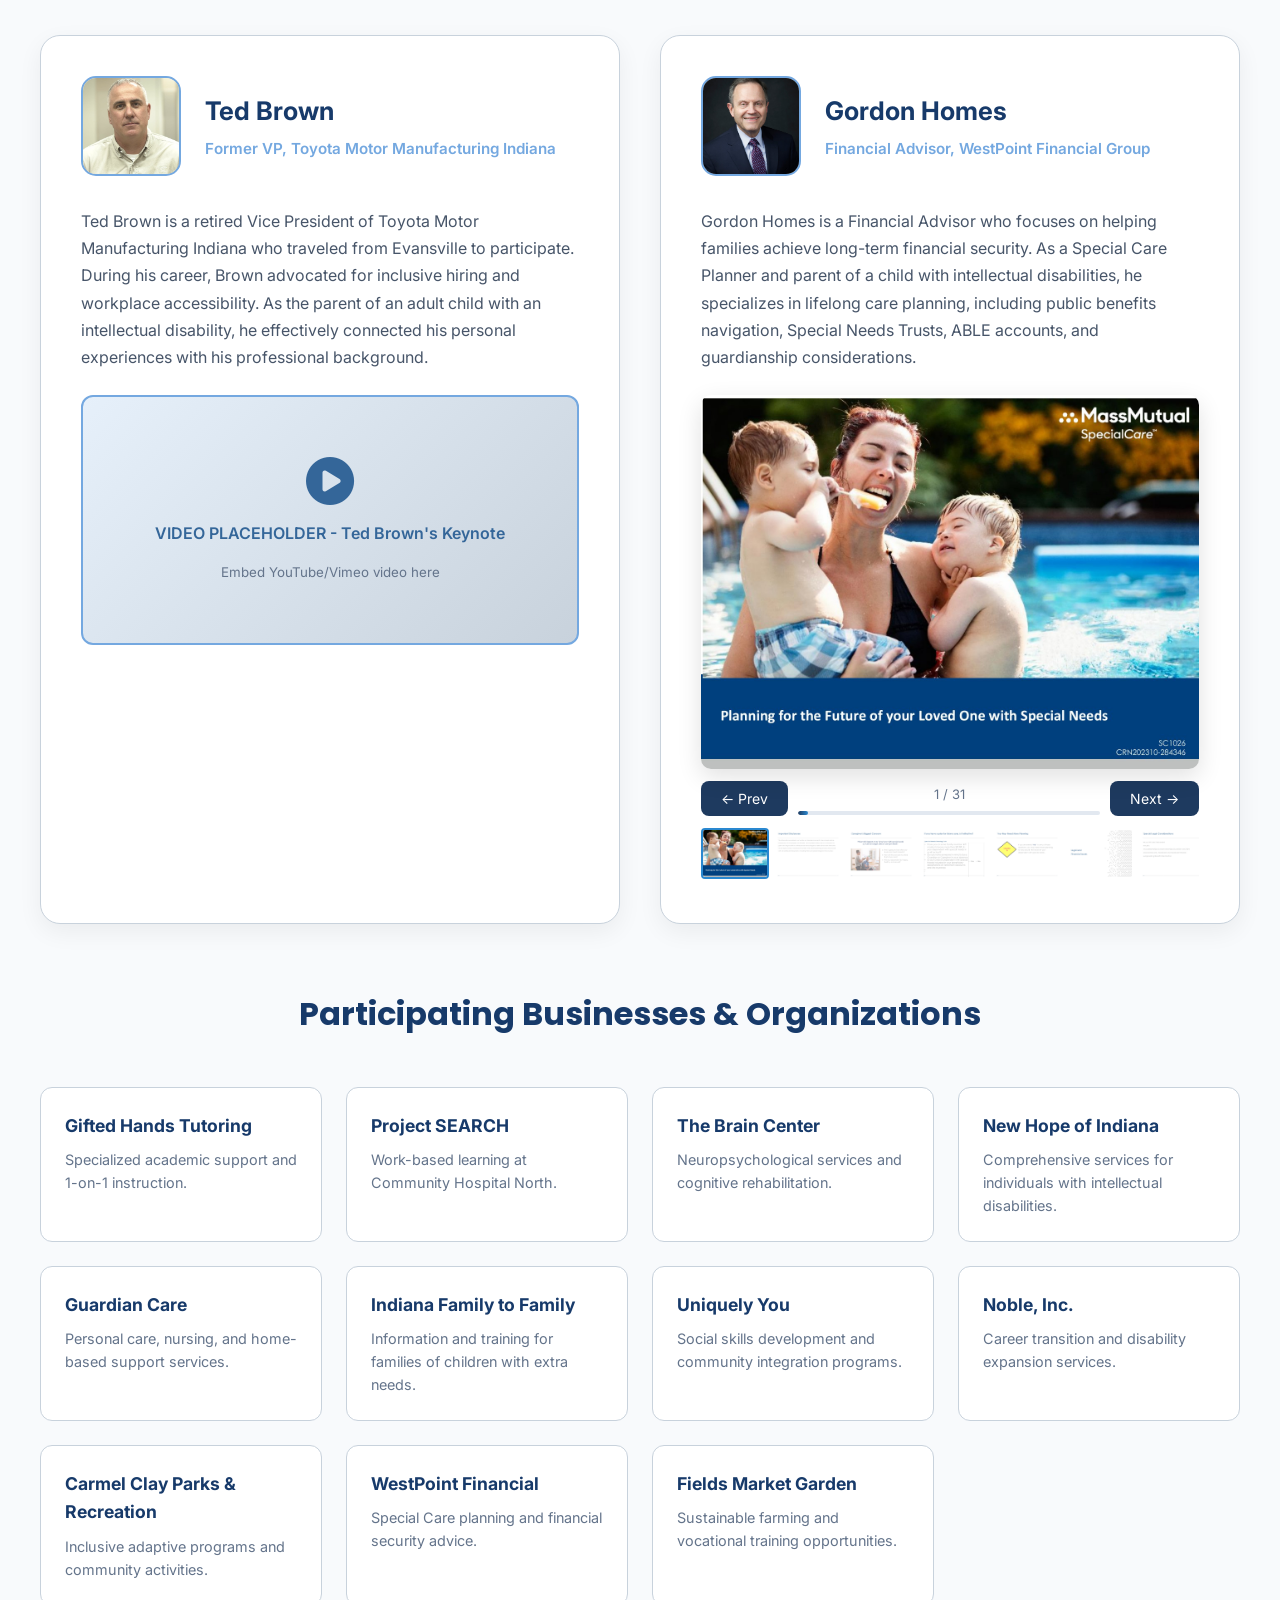
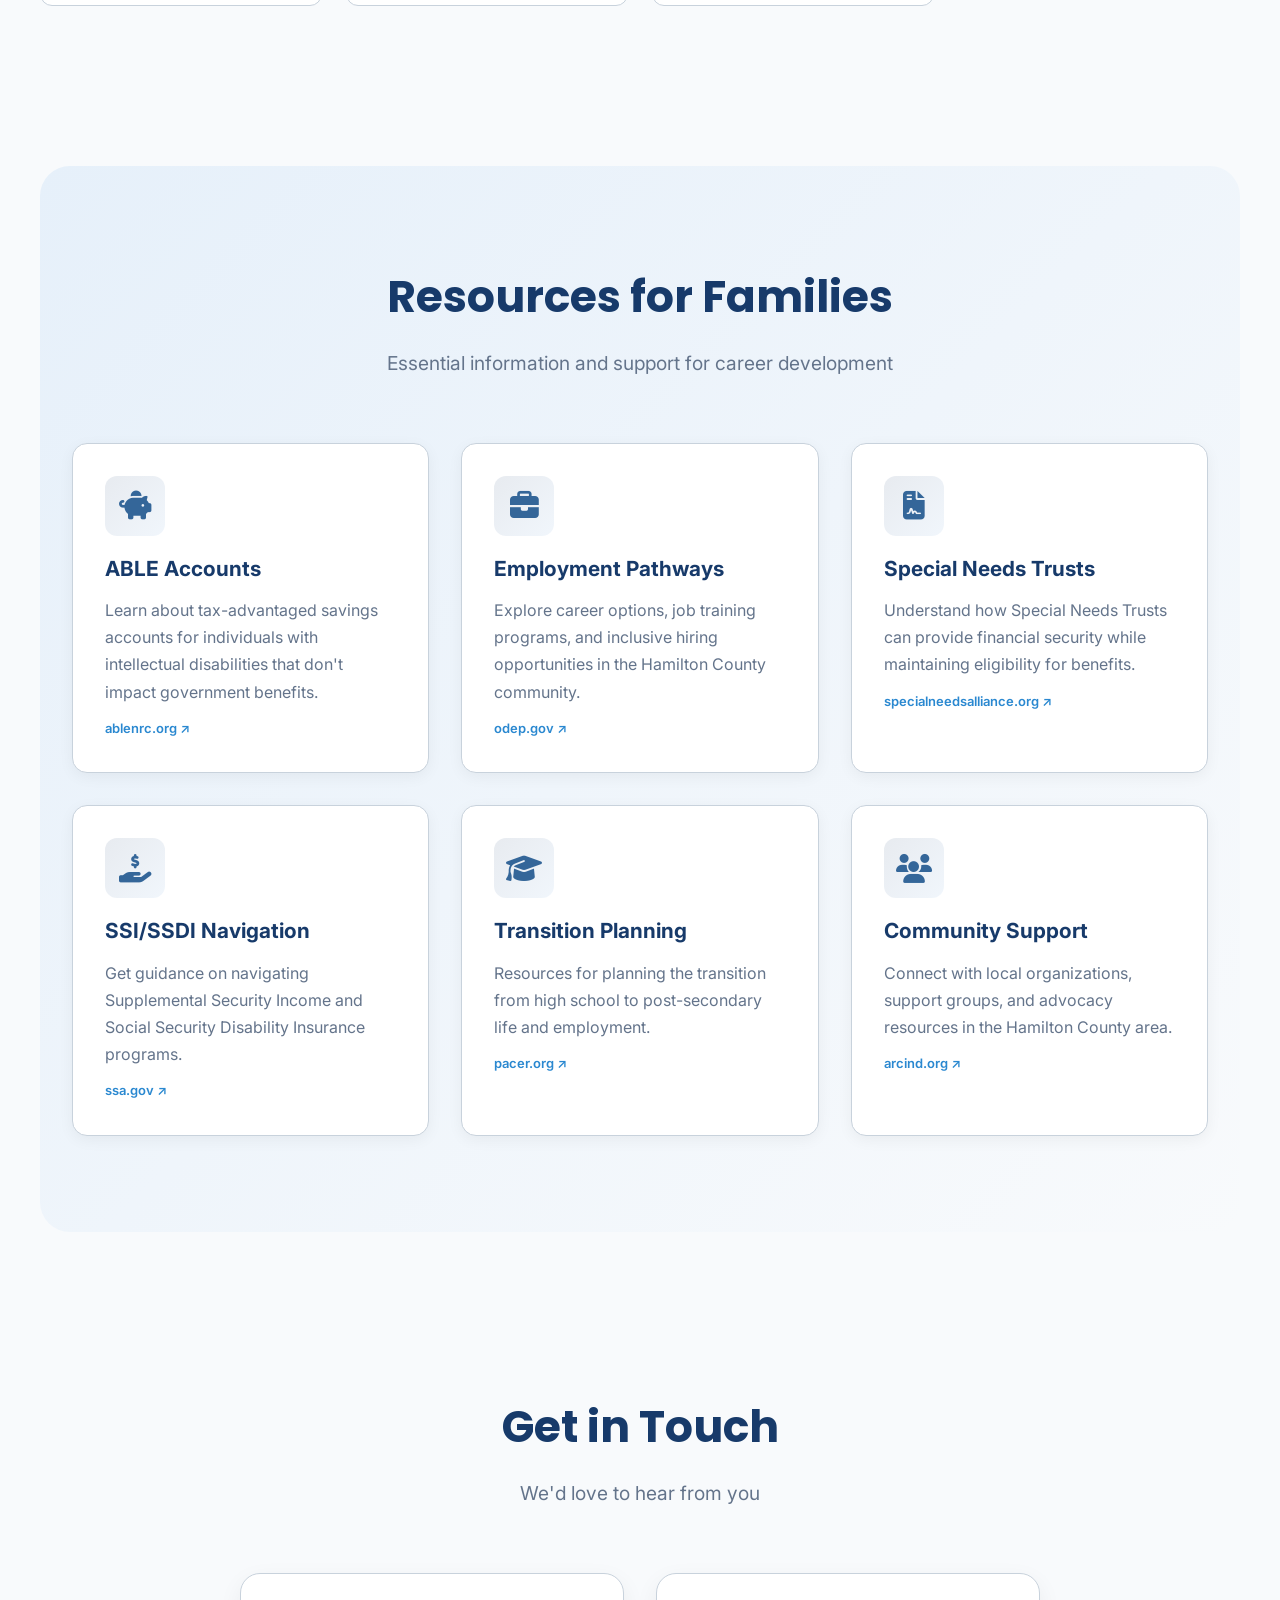
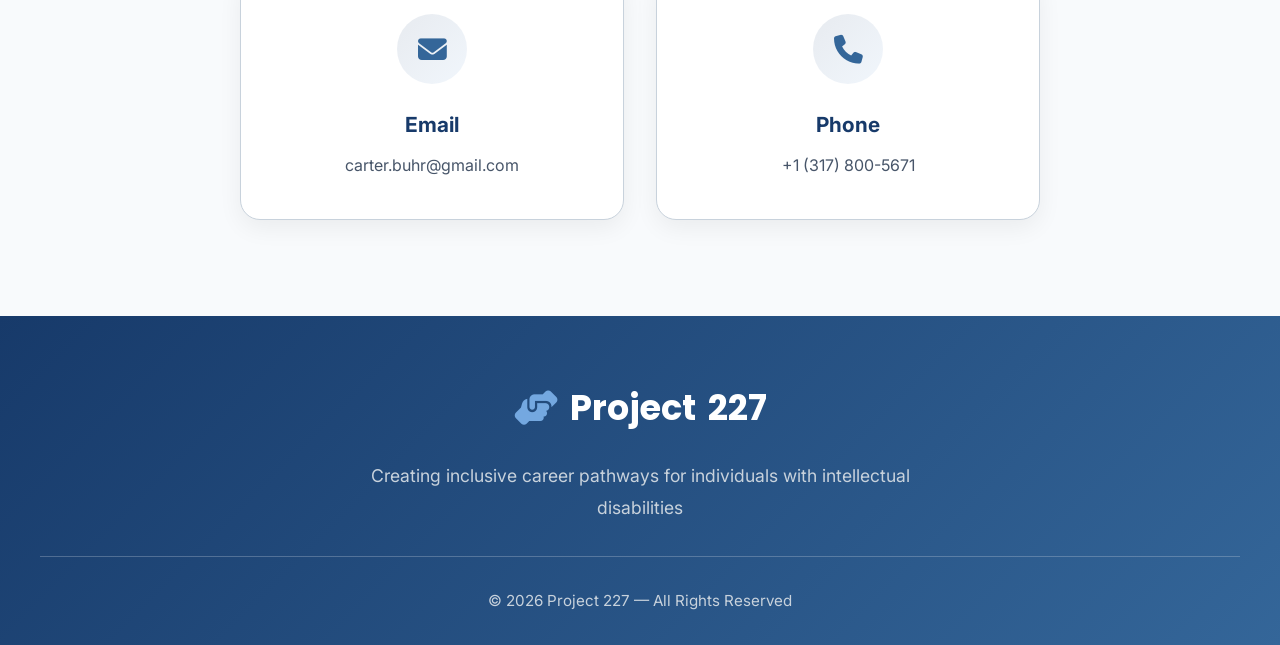
==== commit 8b4c5513: "Links and slideshow added" ====
--- a/index.html
+++ b/index.html
@@ -4,8 +4,8 @@
     <meta charset="UTF-8">
     <meta name="viewport" content="width=device-width, initial-scale=1.0">
     <title>Project 227 – Inclusive Career Development</title>
-    <link rel="stylesheet" href="https://cdnjs.cloudflare.com/ajax/libs/font-awesome/6.4.0/css/all.min.css"-->
-    <link href="https://fonts.googleapis.com/css2?family=Inter:wght@300;400;500;600;700&family=Poppins:wght@600;700&display=swap" rel="stylesheet"-->
+    <link rel="stylesheet" href="https://cdnjs.cloudflare.com/ajax/libs/font-awesome/6.4.0/css/all.min.css">
+    <link href="https://fonts.googleapis.com/css2?family=Inter:wght@300;400;500;600;700&family=Poppins:wght@600;700&display=swap" rel="stylesheet">
     <link rel="stylesheet" href="styles.css">
 </head>
 <body>
@@ -28,10 +28,10 @@
             <div class="hero-content">
                 <div class="stat-badge">
                     <span class="stat-number">22.7%</span>
-                    <span class="stat-text">Individuals with disabilities employed in 2024</span>
+                    <span class="stat-text">Individuals with intellectual disabilities employed in 2025</span>
                 </div>
                 <h1 class="hero-title">Empowering Inclusive Career Development</h1>
-                <p class="hero-subtitle">Project 227 is a student-led initiative bridging the gap between talent and opportunity for individuals with special needs.</p>
+                <p class="hero-subtitle">Project 227 is a student-led initiative bridging the gap between talent and opportunity for individuals with intellectual disabilities.</p>
                 <div class="hero-buttons">
                     <a class="btn-primary" href="#conference"><i class="fas fa-calendar-alt"></i> View Conference Details</a>
                     <a class="btn-secondary" href="#about"><i class="fas fa-info-circle"></i> Learn More</a>
@@ -47,33 +47,31 @@
         <div class="section-container">
             <div class="section-header">
                 <h2 class="section-title">About Project 227</h2>
-                <p class="section-subtitle">A student-led initiative creating inclusive career pathways in Carmel, Indiana.</p>
-            </div>
-            
+                <p class="section-subtitle">A student-led initiative creating inclusive career pathways in Hamilton County, Indiana.</p>
+            </div>
             <div class="mission-card">
                 <div class="mission-icon"><i class="fas fa-bullseye"></i></div>
                 <div class="mission-content">
                     <h3>Our Mission</h3>
-                    <p>Project 227 supports families, schools, and communities in creating inclusive career pathways for individuals with special needs. In 2024, only 22.7% of individuals with disabilities who were eligible to work were employed. Our mission is to increase awareness, share opportunities, and build connections that lead to long-term independence.</p>
-                </div>
-            </div>
-
+                    <p>Project 227 supports families, schools, and communities in creating inclusive career pathways for individuals with intellectual disabilities. In 2025, only 22.7% of individuals with intellectual disabilities who were eligible to work were employed. Our mission is to increase awareness, share opportunities, and build connections that lead to long-term independence.</p>
+                </div>
+            </div>
             <h3 class="team-title">Founding Team</h3>
             <div class="team-grid">
                 <div class="team-card">
-                    <div class="team-avatar"><i class="fas fa-user"></i><span class="team-photo-placeholder">PHOTO</span></div>
+                    <div class="team-avatar"><img src="Carter.JPG" alt="Carter Buhr Headshot"></div>
                     <h4>Carter Buhr</h4>
                     <p>Co-founder & Operations Lead</p>
                 </div>
                 <div class="team-card">
-                    <div class="team-avatar"><i class="fas fa-user"></i><span class="team-photo-placeholder">PHOTO</span></div>
+                    <div class="team-avatar"><img src="Quinn.JPG" alt="Quinn Wu Headshot"></div>
                     <h4>Quinn Wu</h4>
                     <p>Co-founder & Communication Lead</p>
                 </div>
                 <div class="team-card">
-                    <div class="team-avatar"><i class="fas fa-user"></i><span class="team-photo-placeholder">PHOTO</span></div>
+                    <div class="team-avatar"><img src="Arjun.JPG" alt="Arjun Yadav Headshot"></div>
                     <h4>Arjun Yadav</h4>
-                    <p>Co-founder & Head of Relations</p>
+                    <p>Co-founder & Technical Lead</p>
                 </div>
             </div>
         </div>
@@ -83,7 +81,7 @@
         <div class="section-container">
             <div class="section-header">
                 <h2 class="section-title">Our Impact</h2>
-                <p class="section-subtitle">Measurable results from the December 14th, 2024 conference</p>
+                <p class="section-subtitle">Measurable results from the December 14th, 2025 conference</p>
             </div>
             <div class="stats-grid">
                 <div class="stat-card">
@@ -111,21 +109,23 @@
             <div class="section-header">
                 <h2 class="section-title">Inclusive Career Development Conference</h2>
             </div>
-
             <div class="conference-info">
                 <h3>Conference Highlights</h3>
                 <div class="conference-details">
                     <div class="detail-item"><i class="fas fa-map-marker-alt"></i><span>Carmel High School Main Cafeteria</span></div>
                     <div class="detail-item"><i class="fas fa-calendar-day"></i><span>December 14, 2024 · 2–5pm</span></div>
-                    <div class="detail-item"><i class="fas fa-users"></i><span>227 Attendees</span></div>
-                </div>
-            </div>
-
+                    <div class="detail-item"><i class="fas fa-users"></i><span>11 Attending Businesses/Organizations</span></div>
+                </div>
+            </div>
             <h3 class="team-title">Keynote Speakers</h3>
             <div class="speakers-grid">
+
+                <!-- TED BROWN -->
                 <div class="speaker-card">
                     <div class="speaker-header">
-                        <div class="speaker-photo"><i class="fas fa-user-tie"></i></div>
+                        <div class="speaker-photo">
+                            <img src="Ted.JPG" alt="Ted Brown" style="width:100%;height:100%;object-fit:cover;border-radius:13px;">
+                        </div>
                         <div class="speaker-info">
                             <h3>Ted Brown</h3>
                             <p class="speaker-title">Former VP, Toyota Motor Manufacturing Indiana</p>
@@ -135,73 +135,102 @@
                     <div class="video-placeholder">
                         <i class="fas fa-play-circle"></i>
                         <p>VIDEO PLACEHOLDER - Ted Brown's Keynote</p>
-                        <small style="color: #64748b;">Embed YouTube/Vimeo video here</small>
+                        <small style="color:#64748b;">Embed YouTube/Vimeo video here</small>
                     </div>
                 </div>
 
+                <!-- GORDON HOMES -->
                 <div class="speaker-card">
                     <div class="speaker-header">
-                        <div class="speaker-photo"><i class="fas fa-chart-line"></i></div>
+                        <div class="speaker-photo">
+                            <img src="Gordon.JPG" alt="Gordon Homes" style="width:100%;height:100%;object-fit:cover;border-radius:13px;object-position:center 25%;">
+                        </div>
                         <div class="speaker-info">
                             <h3>Gordon Homes</h3>
                             <p class="speaker-title">Financial Advisor, WestPoint Financial Group</p>
                         </div>
                     </div>
-                    <p class="speaker-bio">Gordon Homes is a Financial Advisor who focuses on helping families achieve long-term financial security. As a Special Care Planner and parent of a child with special needs, he specializes in lifelong care planning, including public benefits navigation, Special Needs Trusts, ABLE accounts, and guardianship considerations.</p>
-                    <div class="video-placeholder">
-                        <i class="fas fa-play-circle"></i>
-                        <p>VIDEO PLACEHOLDER - Gordon Homes' Keynote</p>
-                        <small style="color: #64748b;">Embed YouTube/Vimeo video here</small>
+                    <p class="speaker-bio">Gordon Homes is a Financial Advisor who focuses on helping families achieve long-term financial security. As a Special Care Planner and parent of a child with intellectual disabilities, he specializes in lifelong care planning, including public benefits navigation, Special Needs Trusts, ABLE accounts, and guardianship considerations.</p>
+
+                    <!-- SLIDESHOW -->
+                    <div style="margin-top:1.5rem;">
+                        <div style="position:relative;background:#fff;border-radius:10px;overflow:hidden;box-shadow:0 8px 24px rgba(0,0,0,0.12);aspect-ratio:1270/952;">
+                            <div id="gordonSlideContainer" style="width:100%;height:100%;position:relative;"></div>
+                        </div>
+                        <div style="display:flex;align-items:center;justify-content:space-between;margin-top:12px;gap:10px;">
+                            <button onclick="gordonSlide(-1)" id="gordonPrev" style="background:#1e3a5f;color:#fff;border:none;border-radius:8px;padding:9px 20px;font-size:14px;cursor:pointer;font-family:inherit;">&#8592; Prev</button>
+                            <div style="flex:1;text-align:center;">
+                                <span id="gordonCounter" style="color:#64748b;font-size:13px;font-family:inherit;">1 / 31</span>
+                                <div style="height:4px;background:#e2e8f0;border-radius:2px;margin-top:5px;overflow:hidden;">
+                                    <div id="gordonProgress" style="height:100%;width:3.2%;background:linear-gradient(90deg,#1e3a5f,#2a88d0);border-radius:2px;transition:width 0.3s;"></div>
+                                </div>
+                            </div>
+                            <button onclick="gordonSlide(1)" id="gordonNext" style="background:#1e3a5f;color:#fff;border:none;border-radius:8px;padding:9px 20px;font-size:14px;cursor:pointer;font-family:inherit;">Next &#8594;</button>
+                        </div>
+                        <div id="gordonThumbs" style="display:flex;gap:5px;margin-top:12px;overflow-x:auto;padding-bottom:4px;scrollbar-width:thin;"></div>
                     </div>
                 </div>
-            </div>
-
-            <h3 class="team-title" style="margin-top: 4rem;">Participating Businesses & Organizations</h3>
+
+            </div>
+
+            <h3 class="team-title" style="margin-top:4rem;">Participating Businesses & Organizations</h3>
             <div class="businesses-grid">
-                <div class="business-card">
+
+                <a href="https://www.giftedhandstutoring.com" target="_blank" rel="noopener noreferrer" class="business-card" style="text-decoration:none;color:inherit;display:block;">
                     <h4>Gifted Hands Tutoring</h4>
                     <p>Specialized academic support and 1-on-1 instruction.</p>
-                </div>
-                <div class="business-card">
+                </a>
+
+                <a href="https://www.projectsearch.us" target="_blank" rel="noopener noreferrer" class="business-card" style="text-decoration:none;color:inherit;display:block;">
                     <h4>Project SEARCH</h4>
                     <p>Work-based learning at Community Hospital North.</p>
-                </div>
-                <div class="business-card">
+                </a>
+
+                <a href="https://www.braincenterindy.com" target="_blank" rel="noopener noreferrer" class="business-card" style="text-decoration:none;color:inherit;display:block;">
                     <h4>The Brain Center</h4>
                     <p>Neuropsychological services and cognitive rehabilitation.</p>
-                </div>
-                <div class="business-card">
+                </a>
+
+                <a href="https://www.newhopeofindiana.org" target="_blank" rel="noopener noreferrer" class="business-card" style="text-decoration:none;color:inherit;display:block;">
                     <h4>New Hope of Indiana</h4>
-                    <p>Comprehensive services for individuals with disabilities.</p>
-                </div>
-                <div class="business-card">
+                    <p>Comprehensive services for individuals with intellectual disabilities.</p>
+                </a>
+
+                <a href="https://myguardian.care" target="_blank" rel="noopener noreferrer" class="business-card" style="text-decoration:none;color:inherit;display:block;">
                     <h4>Guardian Care</h4>
                     <p>Personal care, nursing, and home-based support services.</p>
-                </div>
-                <div class="business-card">
+                </a>
+
+                <a href="https://www.inf2f.org" target="_blank" rel="noopener noreferrer" class="business-card" style="text-decoration:none;color:inherit;display:block;">
                     <h4>Indiana Family to Family</h4>
                     <p>Information and training for families of children with extra needs.</p>
-                </div>
-                <div class="business-card">
+                </a>
+
+                <a href="https://indy.uniquelyyoumag.com" target="_blank" rel="noopener noreferrer" class="business-card" style="text-decoration:none;color:inherit;display:block;">
                     <h4>Uniquely You</h4>
                     <p>Social skills development and community integration programs.</p>
-                </div>
-                <div class="business-card">
+                </a>
+
+                <a href="https://www.mynoblelife.org" target="_blank" rel="noopener noreferrer" class="business-card" style="text-decoration:none;color:inherit;display:block;">
                     <h4>Noble, Inc.</h4>
                     <p>Career transition and disability expansion services.</p>
-                </div>
-                <div class="business-card">
+                </a>
+
+                <a href="https://www.carmelclayparks.com" target="_blank" rel="noopener noreferrer" class="business-card" style="text-decoration:none;color:inherit;display:block;">
                     <h4>Carmel Clay Parks & Recreation</h4>
                     <p>Inclusive adaptive programs and community activities.</p>
-                </div>
-                <div class="business-card">
+                </a>
+
+                <a href="https://www.westpointfinancialgroup.com" target="_blank" rel="noopener noreferrer" class="business-card" style="text-decoration:none;color:inherit;display:block;">
                     <h4>WestPoint Financial</h4>
                     <p>Special Care planning and financial security advice.</p>
-                </div>
-                <div class="business-card">
+                </a>
+
+                <a href="https://www.fieldsmarketgarden.com" target="_blank" rel="noopener noreferrer" class="business-card" style="text-decoration:none;color:inherit;display:block;">
                     <h4>Fields Market Garden</h4>
                     <p>Sustainable farming and vocational training opportunities.</p>
-                </div>
+                </a>
+
             </div>
         </div>
     </section>
@@ -213,36 +242,49 @@
                 <p class="section-subtitle">Essential information and support for career development</p>
             </div>
             <div class="resources-grid">
-                <div class="resource-card">
+
+                <a href="https://www.ablenrc.org" target="_blank" rel="noopener noreferrer" class="resource-card" style="text-decoration:none;color:inherit;display:block;cursor:pointer;transition:transform 0.2s,box-shadow 0.2s;">
                     <div class="resource-icon"><i class="fas fa-piggy-bank"></i></div>
                     <h3>ABLE Accounts</h3>
-                    <p>Learn about tax-advantaged savings accounts for individuals with disabilities that don't impact government benefits.</p>
-                </div>
-                <div class="resource-card">
+                    <p>Learn about tax-advantaged savings accounts for individuals with intellectual disabilities that don't impact government benefits.</p>
+                    <span style="display:inline-block;margin-top:12px;font-size:13px;color:#2a88d0;font-weight:600;">ablenrc.org &#8599;</span>
+                </a>
+
+                <a href="https://www.dol.gov/agencies/odep" target="_blank" rel="noopener noreferrer" class="resource-card" style="text-decoration:none;color:inherit;display:block;cursor:pointer;transition:transform 0.2s,box-shadow 0.2s;">
                     <div class="resource-icon"><i class="fas fa-briefcase"></i></div>
                     <h3>Employment Pathways</h3>
-                    <p>Explore career options, job training programs, and inclusive hiring opportunities in the Carmel community.</p>
-                </div>
-                <div class="resource-card">
+                    <p>Explore career options, job training programs, and inclusive hiring opportunities in the Hamilton County community.</p>
+                    <span style="display:inline-block;margin-top:12px;font-size:13px;color:#2a88d0;font-weight:600;">odep.gov &#8599;</span>
+                </a>
+
+                <a href="https://www.specialneedsalliance.org/resources/" target="_blank" rel="noopener noreferrer" class="resource-card" style="text-decoration:none;color:inherit;display:block;cursor:pointer;transition:transform 0.2s,box-shadow 0.2s;">
                     <div class="resource-icon"><i class="fas fa-file-contract"></i></div>
                     <h3>Special Needs Trusts</h3>
                     <p>Understand how Special Needs Trusts can provide financial security while maintaining eligibility for benefits.</p>
-                </div>
-                <div class="resource-card">
+                    <span style="display:inline-block;margin-top:12px;font-size:13px;color:#2a88d0;font-weight:600;">specialneedsalliance.org &#8599;</span>
+                </a>
+
+                <a href="https://www.ssa.gov/disability" target="_blank" rel="noopener noreferrer" class="resource-card" style="text-decoration:none;color:inherit;display:block;cursor:pointer;transition:transform 0.2s,box-shadow 0.2s;">
                     <div class="resource-icon"><i class="fas fa-hand-holding-usd"></i></div>
                     <h3>SSI/SSDI Navigation</h3>
                     <p>Get guidance on navigating Supplemental Security Income and Social Security Disability Insurance programs.</p>
-                </div>
-                <div class="resource-card">
+                    <span style="display:inline-block;margin-top:12px;font-size:13px;color:#2a88d0;font-weight:600;">ssa.gov &#8599;</span>
+                </a>
+
+                <a href="https://www.pacer.org/transition/" target="_blank" rel="noopener noreferrer" class="resource-card" style="text-decoration:none;color:inherit;display:block;cursor:pointer;transition:transform 0.2s,box-shadow 0.2s;">
                     <div class="resource-icon"><i class="fas fa-graduation-cap"></i></div>
                     <h3>Transition Planning</h3>
                     <p>Resources for planning the transition from high school to post-secondary life and employment.</p>
-                </div>
-                <div class="resource-card">
+                    <span style="display:inline-block;margin-top:12px;font-size:13px;color:#2a88d0;font-weight:600;">pacer.org &#8599;</span>
+                </a>
+
+                <a href="https://www.arcind.org/supports-services/links-to-resources/" target="_blank" rel="noopener noreferrer" class="resource-card" style="text-decoration:none;color:inherit;display:block;cursor:pointer;transition:transform 0.2s,box-shadow 0.2s;">
                     <div class="resource-icon"><i class="fas fa-users"></i></div>
                     <h3>Community Support</h3>
-                    <p>Connect with local organizations, support groups, and advocacy resources in the Carmel area.</p>
-                </div>
+                    <p>Connect with local organizations, support groups, and advocacy resources in the Hamilton County area.</p>
+                    <span style="display:inline-block;margin-top:12px;font-size:13px;color:#2a88d0;font-weight:600;">arcind.org &#8599;</span>
+                </a>
+
             </div>
         </div>
     </section>
@@ -257,18 +299,13 @@
                 <div class="contact-card">
                     <div class="contact-icon"><i class="fas fa-envelope"></i></div>
                     <h3>Email</h3>
-                    <a href="mailto:Carter.buhr@gmail.com">Carter.buhr@gmail.com</a>
+                    <a href="mailto:carter.buhr@gmail.com">carter.buhr@gmail.com</a>
                 </div>
                 <div class="contact-card">
                     <div class="contact-icon"><i class="fas fa-phone"></i></div>
                     <h3>Phone</h3>
                     <a href="tel:+13178005671">+1 (317) 800-5671</a>
                 </div>
-                <div class="contact-card">
-                    <div class="contact-icon"><i class="fas fa-comments"></i></div>
-                    <h3>Connect</h3>
-                    <p>Follow us on social media</p>
-                </div>
             </div>
         </div>
     </section>
@@ -276,15 +313,94 @@
     <footer>
         <div class="footer-container">
             <div class="footer-logo"><i class="fas fa-hands-helping"></i>Project<span>227</span></div>
-            <p class="footer-mission">Creating inclusive career pathways for individuals with special needs</p>
-            <div class="footer-social">
-                <a href="#"><i class="fab fa-facebook"></i></a>
-                <a href="#"><i class="fab fa-twitter"></i></a>
-                <a href="#"><i class="fab fa-instagram"></i></a>
-                <a href="#"><i class="fab fa-linkedin"></i></a>
-            </div>
-            <p class="footer-copyright">© 2025 Project 227 — All Rights Reserved</p>
+            <p class="footer-mission">Creating inclusive career pathways for individuals with intellectual disabilities</p>
+            <p class="footer-copyright">© 2026 Project 227 — All Rights Reserved</p>
         </div>
     </footer>
+
+    <!-- GORDON HOMES SLIDESHOW SCRIPT -->
+    <script>
+    (function() {
+      const slides = [
+      `[data-uri]`,
+      `[data-uri]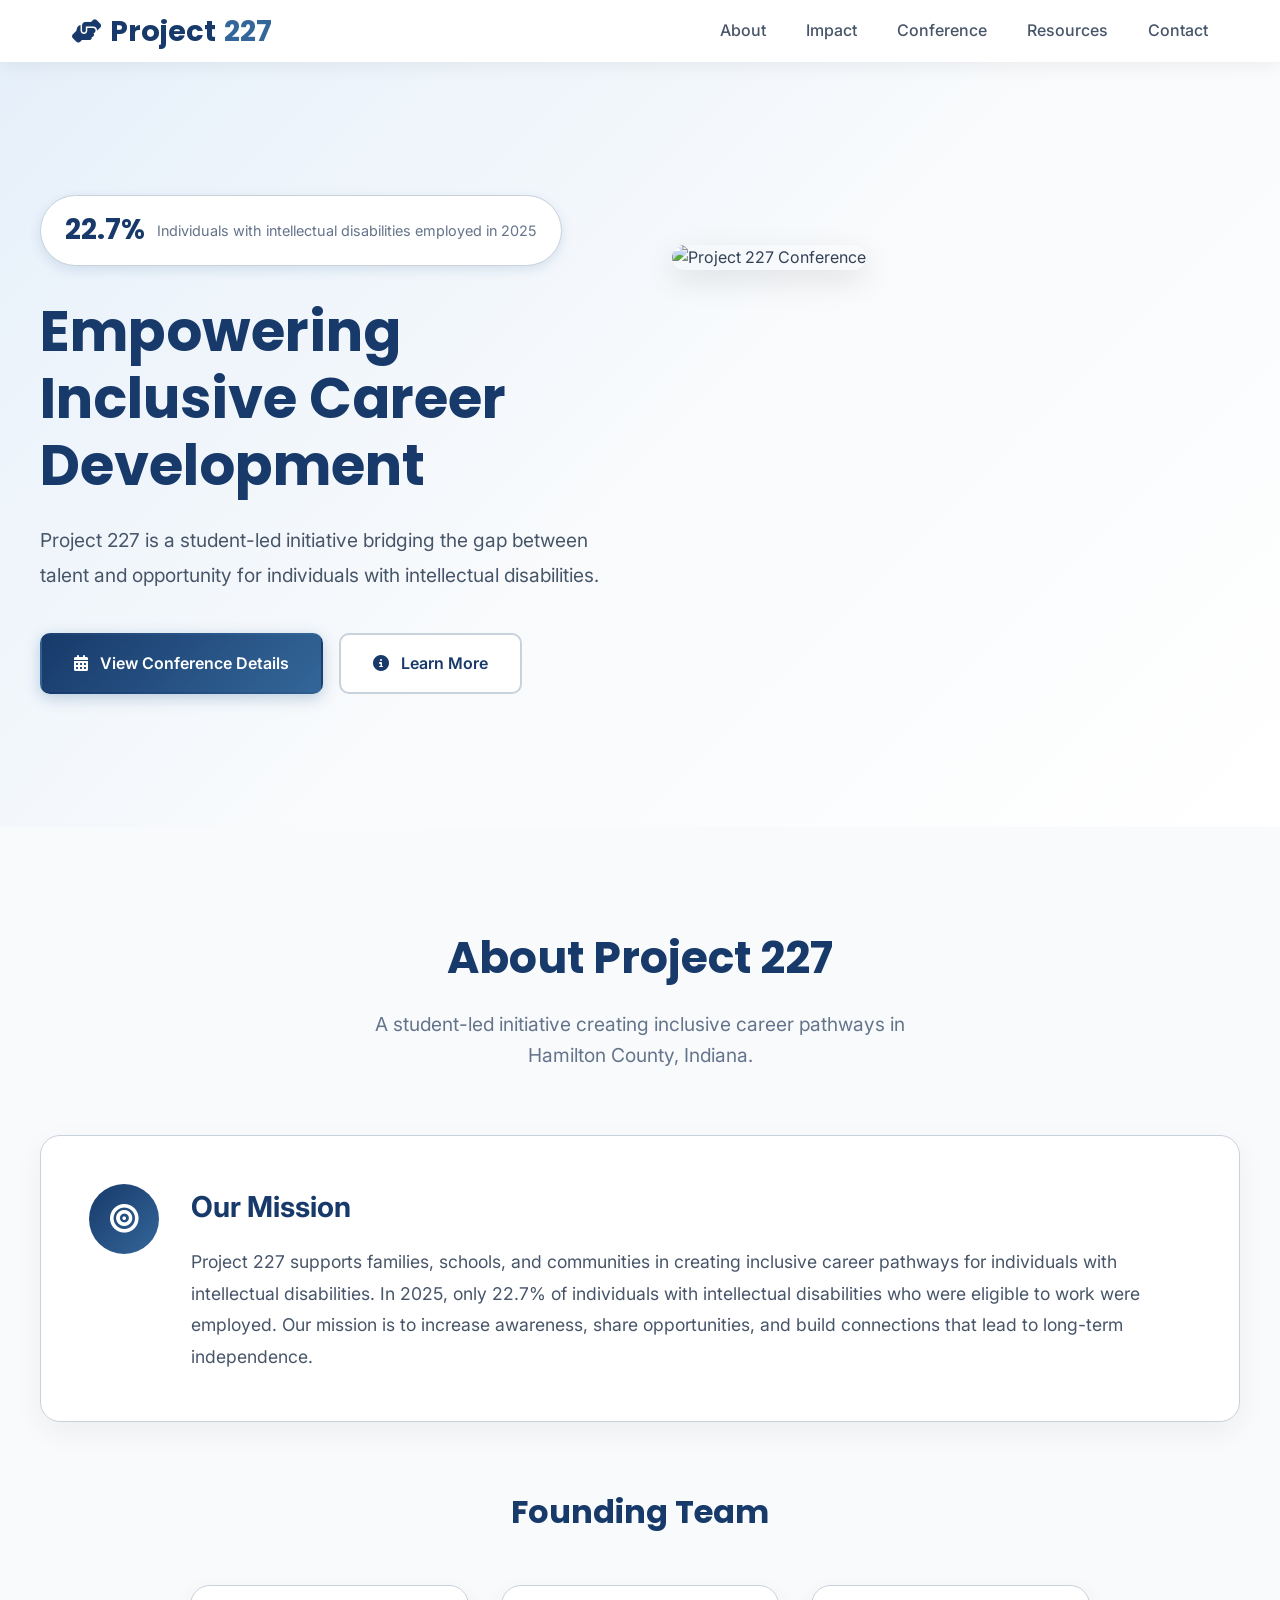
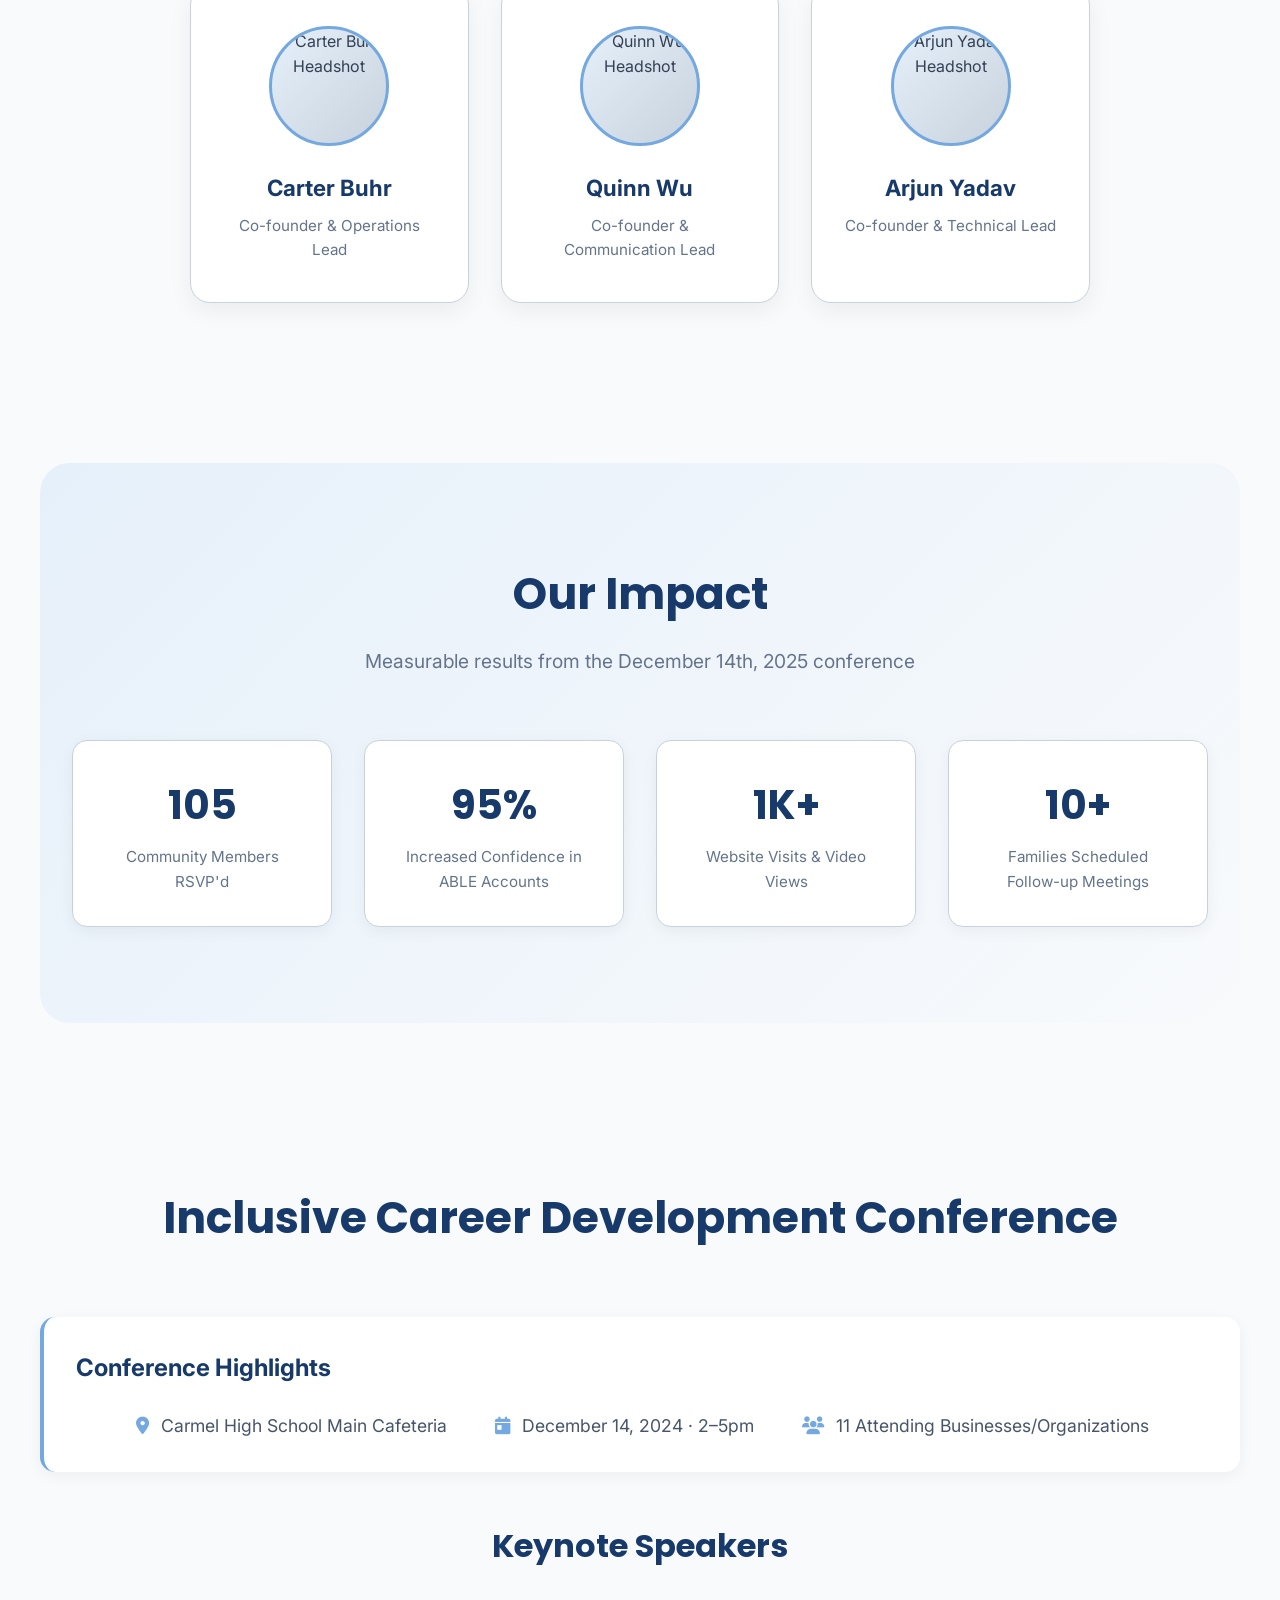
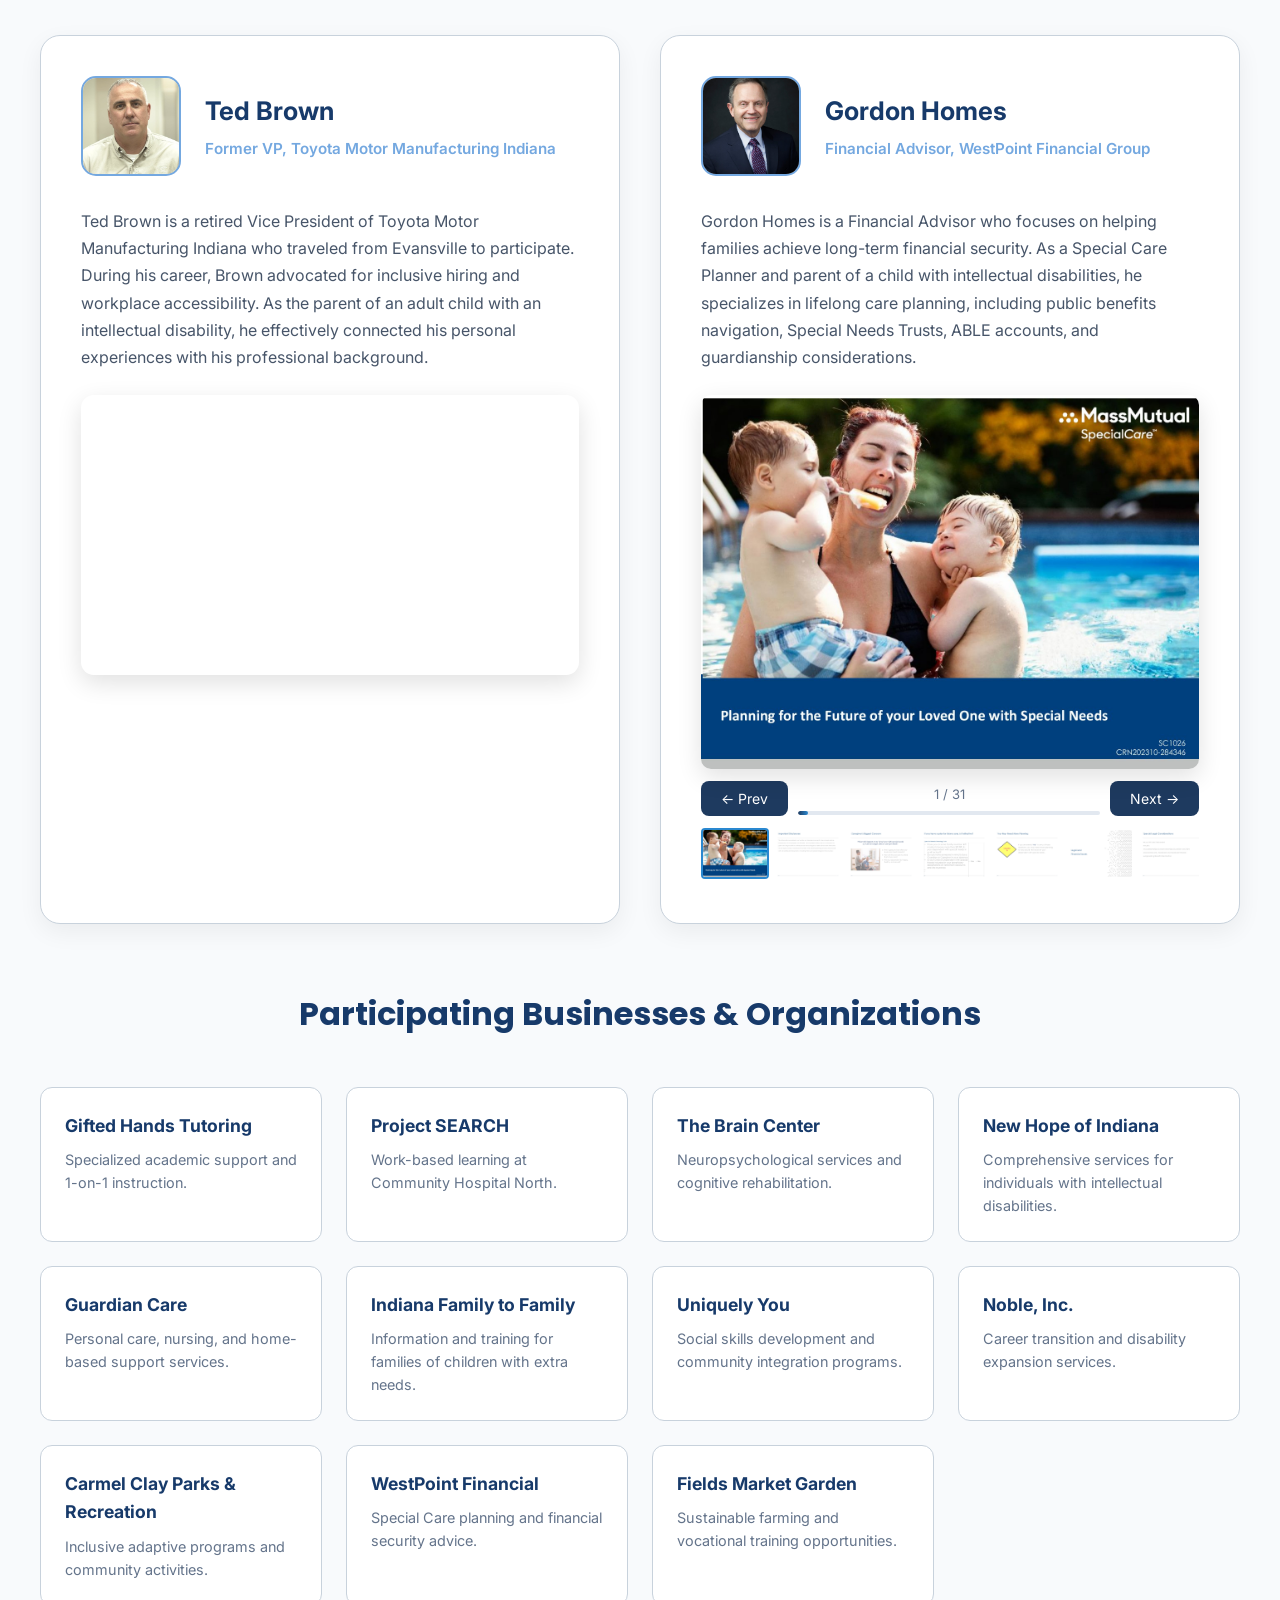
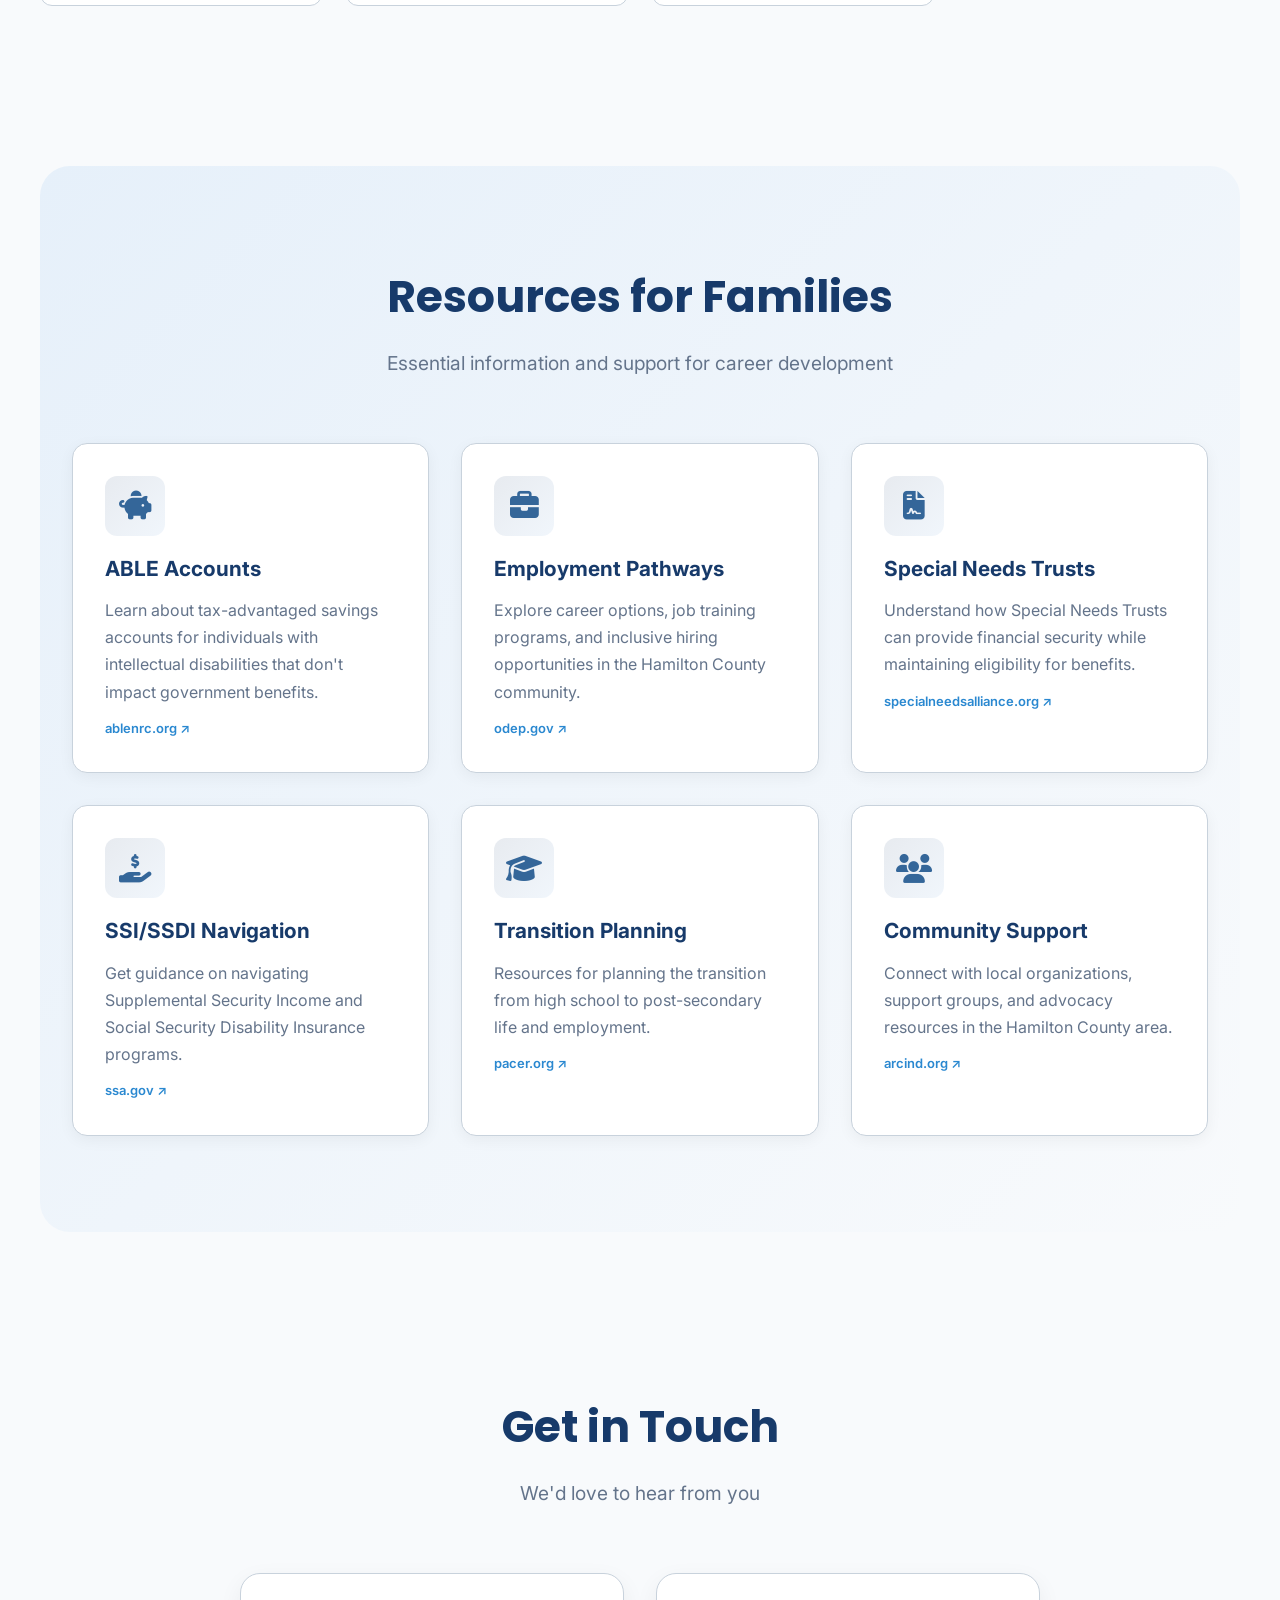
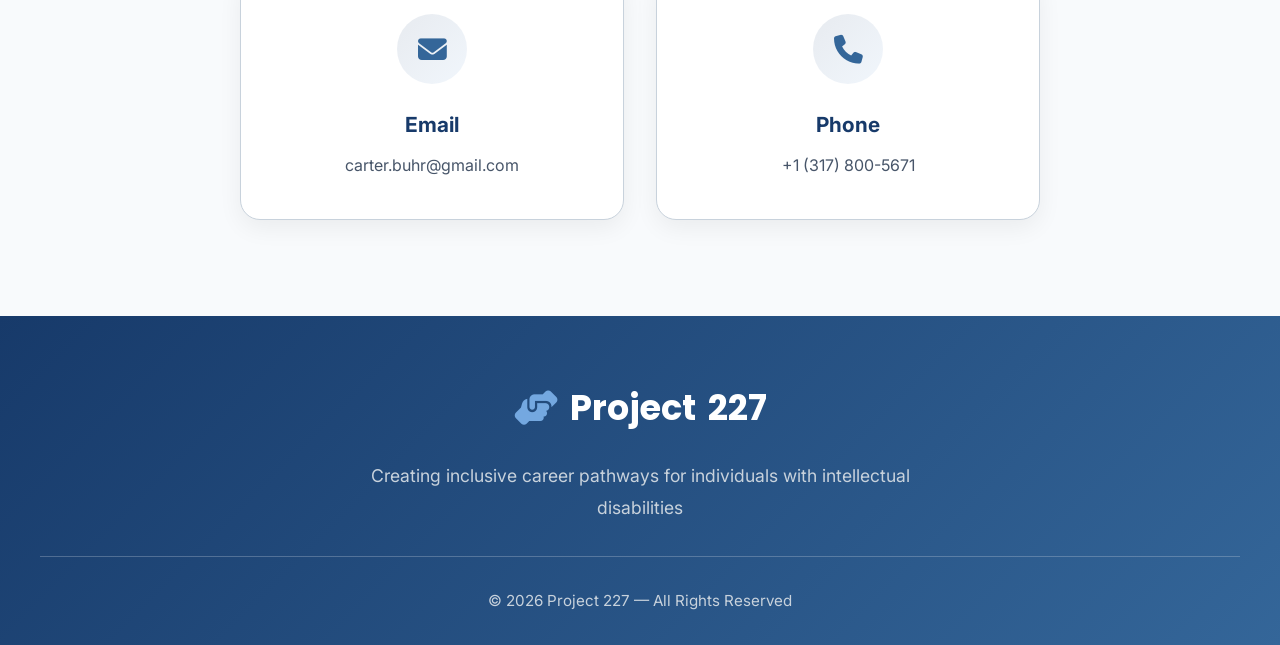
==== commit 1dc36f2c: "scdc version" ====
--- a/index.html
+++ b/index.html
@@ -120,7 +120,6 @@
             <h3 class="team-title">Keynote Speakers</h3>
             <div class="speakers-grid">
 
-                <!-- TED BROWN -->
                 <div class="speaker-card">
                     <div class="speaker-header">
                         <div class="speaker-photo">
@@ -132,14 +131,18 @@
                         </div>
                     </div>
                     <p class="speaker-bio">Ted Brown is a retired Vice President of Toyota Motor Manufacturing Indiana who traveled from Evansville to participate. During his career, Brown advocated for inclusive hiring and workplace accessibility. As the parent of an adult child with an intellectual disability, he effectively connected his personal experiences with his professional background.</p>
-                    <div class="video-placeholder">
-                        <i class="fas fa-play-circle"></i>
-                        <p>VIDEO PLACEHOLDER - Ted Brown's Keynote</p>
-                        <small style="color:#64748b;">Embed YouTube/Vimeo video here</small>
+                    
+                    <div style="margin-top:1.5rem; position:relative; padding-bottom:56.25%; height:0; overflow:hidden; border-radius:13px; box-shadow:0 8px 24px rgba(0,0,0,0.12);">
+                        <iframe 
+                            style="position:absolute; top:0; left:0; width:100%; height:100%; border:0;"
+                            src="https://www.youtube-nocookie.com/embed/hmtdvMHkuaw" 
+                            title="Ted Brown Keynote Speech" 
+                            allow="accelerometer; autoplay; clipboard-write; encrypted-media; gyroscope; picture-in-picture; web-share" 
+                            allowfullscreen>
+                        </iframe>
                     </div>
                 </div>
 
-                <!-- GORDON HOMES -->
                 <div class="speaker-card">
                     <div class="speaker-header">
                         <div class="speaker-photo">
@@ -152,7 +155,6 @@
                     </div>
                     <p class="speaker-bio">Gordon Homes is a Financial Advisor who focuses on helping families achieve long-term financial security. As a Special Care Planner and parent of a child with intellectual disabilities, he specializes in lifelong care planning, including public benefits navigation, Special Needs Trusts, ABLE accounts, and guardianship considerations.</p>
 
-                    <!-- SLIDESHOW -->
                     <div style="margin-top:1.5rem;">
                         <div style="position:relative;background:#fff;border-radius:10px;overflow:hidden;box-shadow:0 8px 24px rgba(0,0,0,0.12);aspect-ratio:1270/952;">
                             <div id="gordonSlideContainer" style="width:100%;height:100%;position:relative;"></div>
@@ -176,7 +178,7 @@
             <h3 class="team-title" style="margin-top:4rem;">Participating Businesses & Organizations</h3>
             <div class="businesses-grid">
 
-                <a href="https://www.giftedhandstutoring.com" target="_blank" rel="noopener noreferrer" class="business-card" style="text-decoration:none;color:inherit;display:block;">
+                <a href="https://www.facebook.com/p/Gifted-Hands-Tutoring-100065072977703/" target="_blank" rel="noopener noreferrer" class="business-card" style="text-decoration:none;color:inherit;display:block;">
                     <h4>Gifted Hands Tutoring</h4>
                     <p>Specialized academic support and 1-on-1 instruction.</p>
                 </a>
@@ -317,6 +319,8 @@
             <p class="footer-copyright">© 2026 Project 227 — All Rights Reserved</p>
         </div>
     </footer>
+</body>
+</html>
 
     <!-- GORDON HOMES SLIDESHOW SCRIPT -->
     <script>
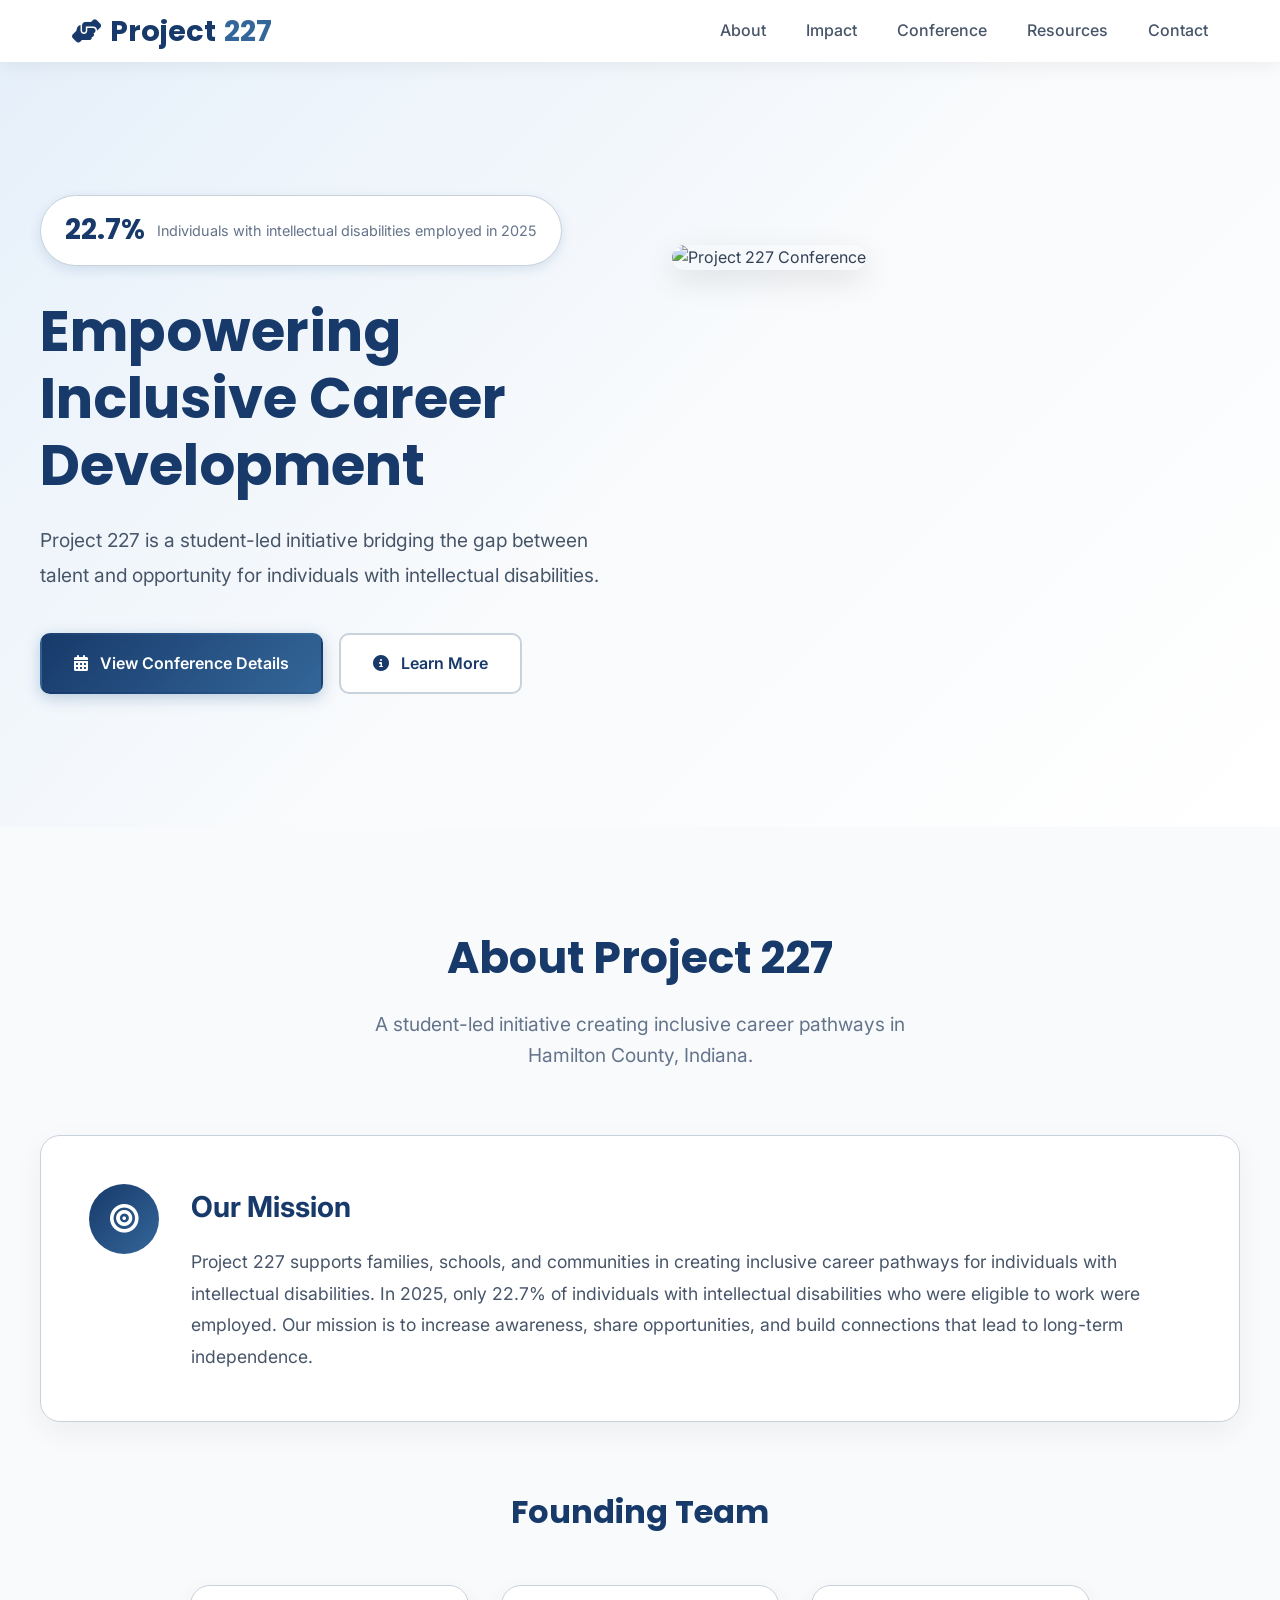
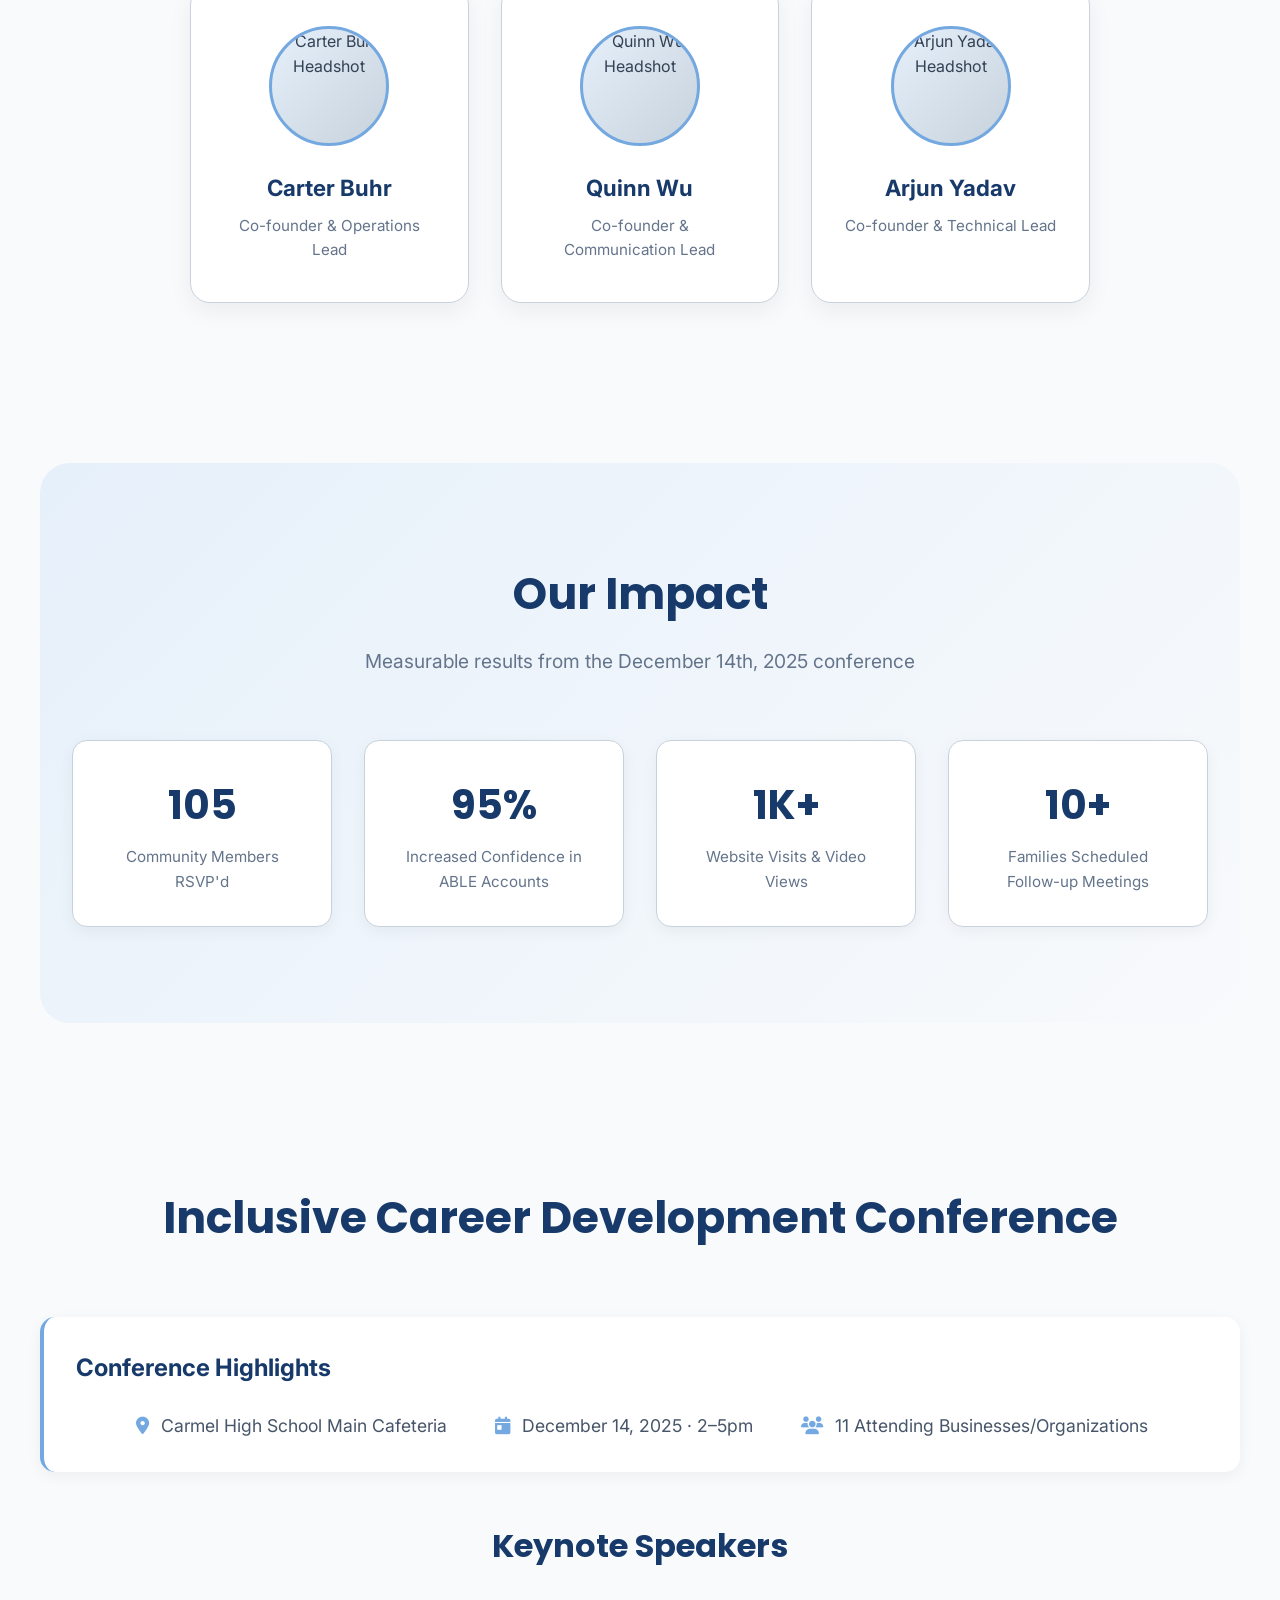
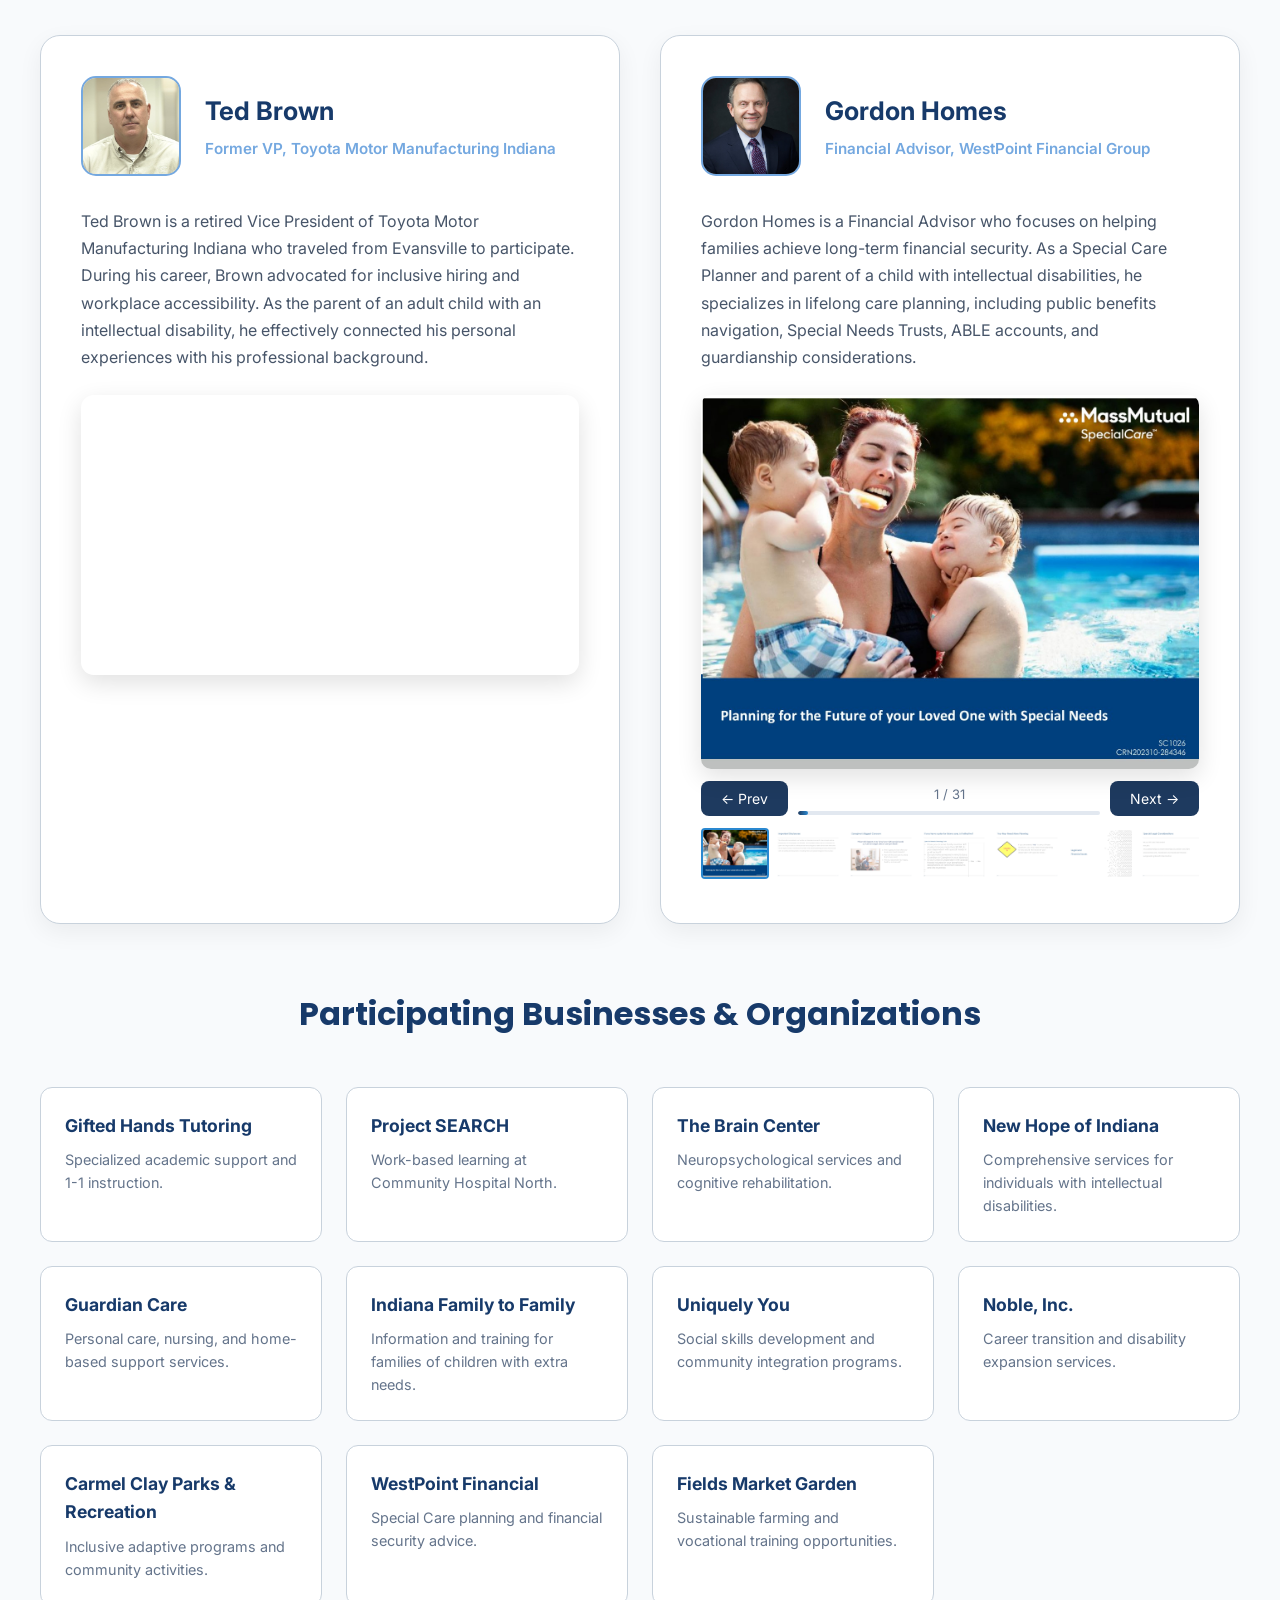
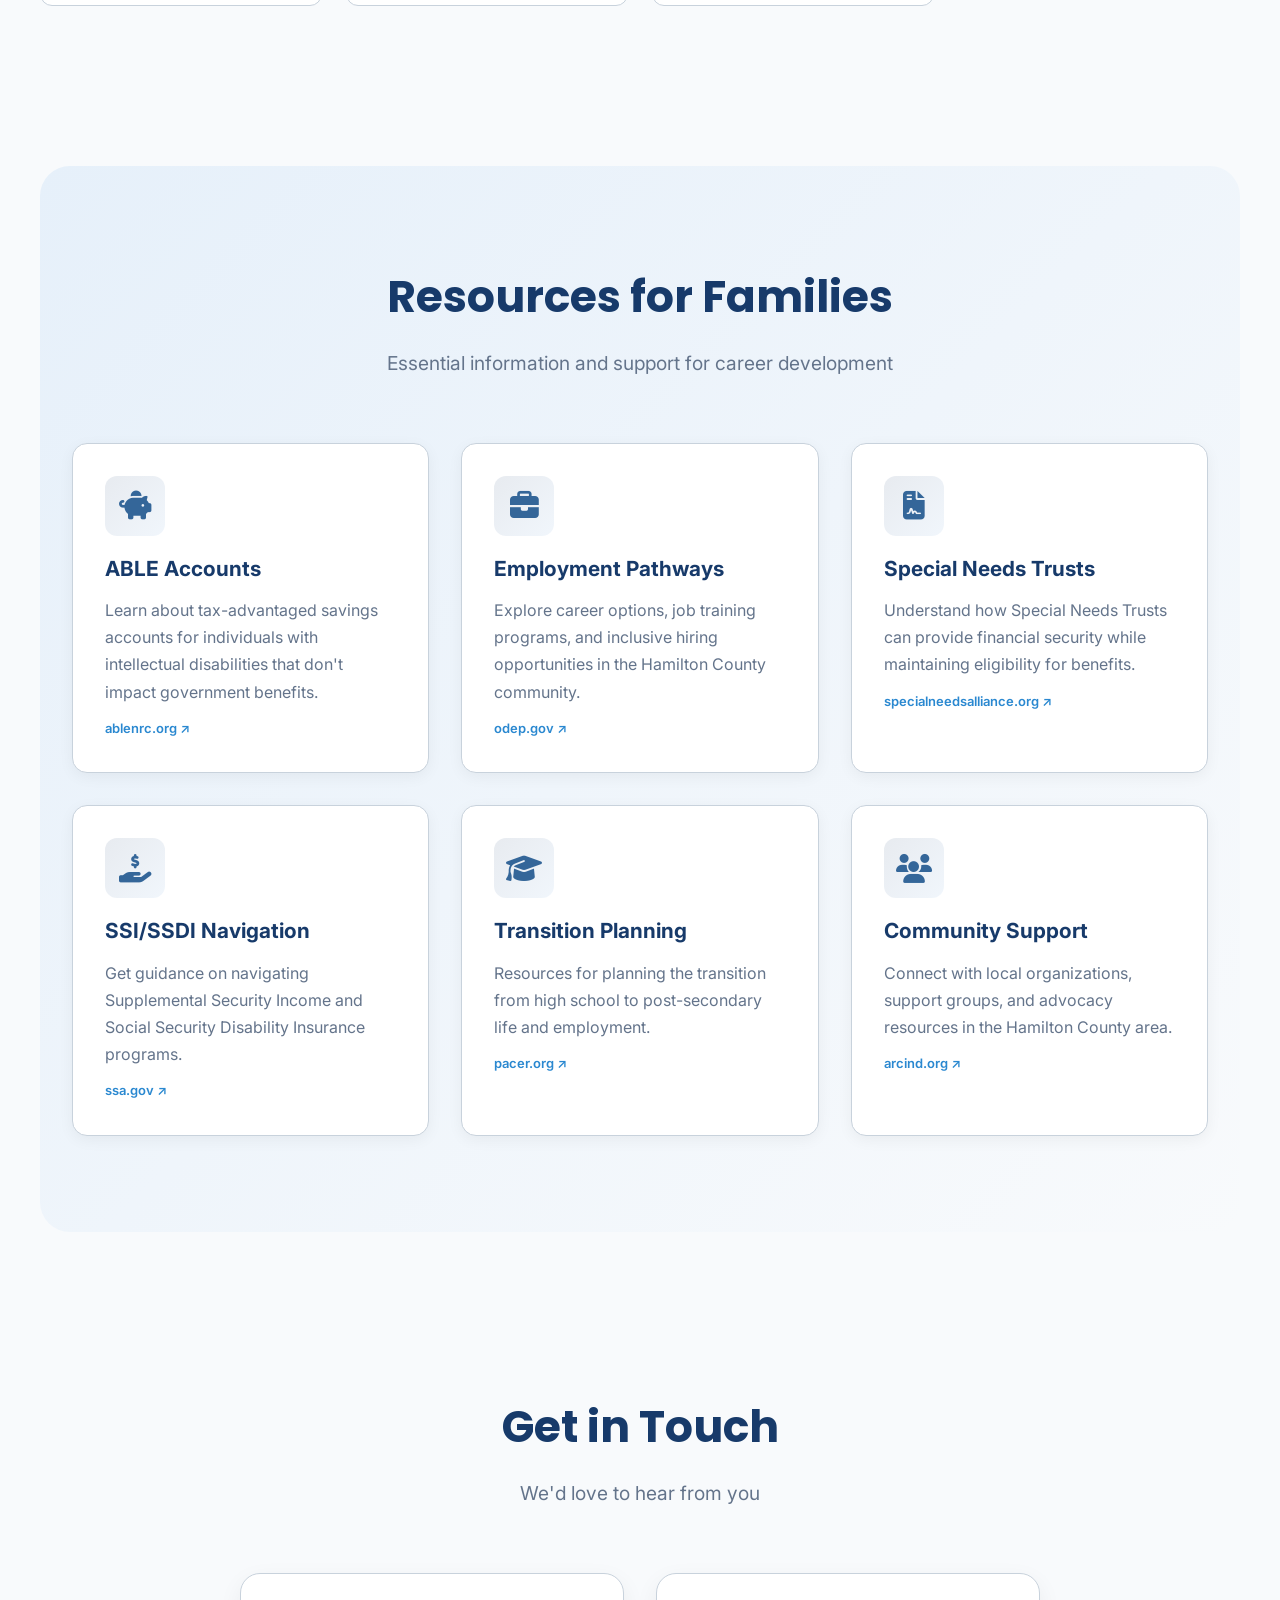
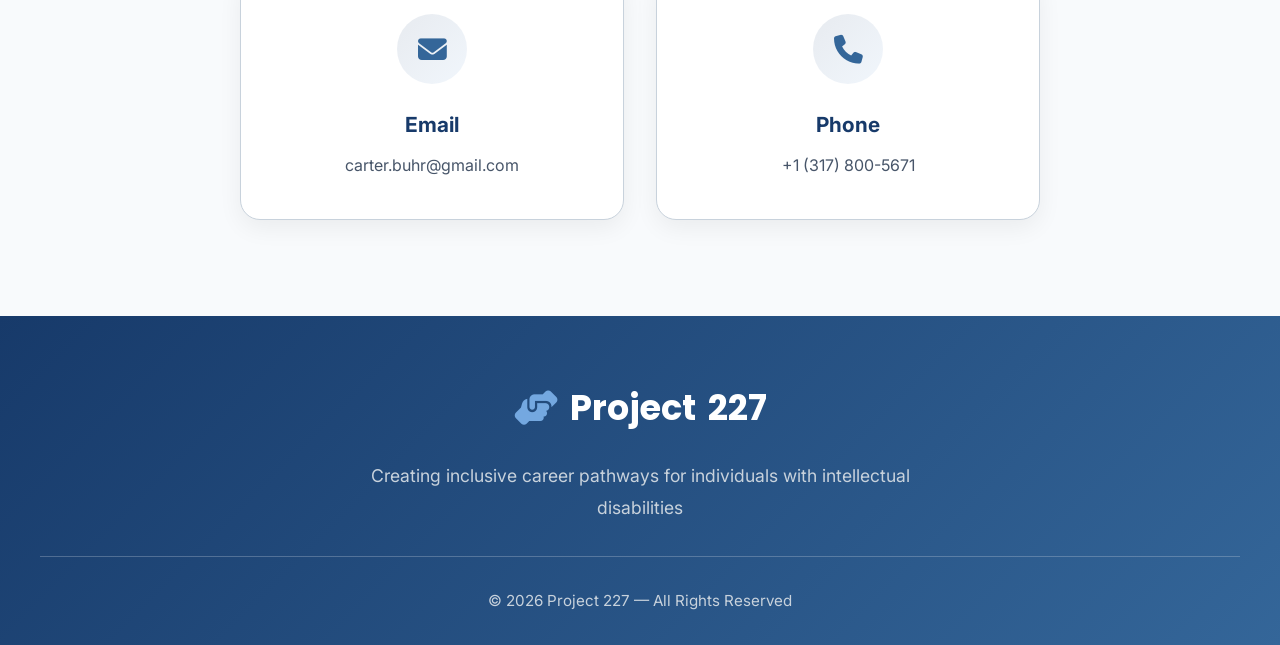
==== commit 753c1d5d: "Mobile and typo fixes" ====
--- a/index.html
+++ b/index.html
@@ -12,14 +12,14 @@
     <nav class="navbar">
         <div class="nav-container">
             <div class="logo"><i class="fas fa-hands-helping"></i>Project<span>227</span></div>
-            <div class="nav-links">
+            <div class="nav-links" id="navLinks">
                 <a href="#about">About</a>
                 <a href="#impact">Impact</a>
                 <a href="#conference">Conference</a>
                 <a href="#resources">Resources</a>
                 <a href="#contact">Contact</a>
             </div>
-            <button class="menu-toggle"><i class="fas fa-bars"></i></button>
+            <button class="menu-toggle" id="menuToggle"><i class="fas fa-bars"></i></button>
         </div>
     </nav>
 
@@ -113,7 +113,7 @@
                 <h3>Conference Highlights</h3>
                 <div class="conference-details">
                     <div class="detail-item"><i class="fas fa-map-marker-alt"></i><span>Carmel High School Main Cafeteria</span></div>
-                    <div class="detail-item"><i class="fas fa-calendar-day"></i><span>December 14, 2024 · 2–5pm</span></div>
+                    <div class="detail-item"><i class="fas fa-calendar-day"></i><span>December 14, 2025 · 2–5pm</span></div>
                     <div class="detail-item"><i class="fas fa-users"></i><span>11 Attending Businesses/Organizations</span></div>
                 </div>
             </div>
@@ -180,7 +180,7 @@
 
                 <a href="https://www.facebook.com/p/Gifted-Hands-Tutoring-100065072977703/" target="_blank" rel="noopener noreferrer" class="business-card" style="text-decoration:none;color:inherit;display:block;">
                     <h4>Gifted Hands Tutoring</h4>
-                    <p>Specialized academic support and 1-on-1 instruction.</p>
+                    <p>Specialized academic support and 1-1 instruction.</p>
                 </a>
 
                 <a href="https://www.projectsearch.us" target="_blank" rel="noopener noreferrer" class="business-card" style="text-decoration:none;color:inherit;display:block;">
@@ -319,8 +319,6 @@
             <p class="footer-copyright">© 2026 Project 227 — All Rights Reserved</p>
         </div>
     </footer>
-</body>
-</html>
 
     <!-- GORDON HOMES SLIDESHOW SCRIPT -->
     <script>
@@ -358,9 +356,13 @@
       `[data-uri]`,
       `[data-uri]`
       ];
-      let cur = 0;
+      <!-- End Slideshow Script -->
+   let cur = 0;
       const container = document.getElementById('gordonSlideContainer');
       const thumbStrip = document.getElementById('gordonThumbs');
+
+      // Safety check: only run if the container exists
+      if (!container) return;
 
       slides.forEach(function(src, i) {
         const img = document.createElement('img');
@@ -406,5 +408,22 @@
     })();
     </script>
 
+    <script>
+        // Wrapping in a check to ensure elements exist
+        const menuBtn = document.getElementById('menuToggle');
+        const navMenu = document.getElementById('navLinks');
+
+        if (menuBtn && navMenu) {
+            menuBtn.addEventListener('click', function() {
+                navMenu.classList.toggle('active');
+            });
+
+            document.querySelectorAll('.nav-links a').forEach(link => {
+                link.addEventListener('click', () => {
+                    navMenu.classList.remove('active');
+                });
+            });
+        }
+    </script>
 </body>
 </html>
--- a/styles.css
+++ b/styles.css
@@ -779,39 +779,43 @@
     border-top: 1px solid rgba(200, 210, 220, 0.3);
 }
 
-/* RESPONSIVE */
+/* RESPONSIVE DESIGN */
 @media (max-width: 1024px) {
     .hero-container {
         grid-template-columns: 1fr;
         gap: 3rem;
         text-align: center;
     }
-    
-    .hero-title {
-        font-size: 3rem;
+    .hero-title { font-size: 3rem; }
+    .speakers-grid { grid-template-columns: 1fr; }
+}
+
+@media (max-width: 768px) {
+    /* Hamburger Menu Logic */
+    .menu-toggle {
+        display: block !important;
     }
-    
-    .speakers-grid {
-        grid-template-columns: 1fr;
+
+    .nav-links {
+        display: none; 
+        flex-direction: column;
+        position: absolute;
+        top: 100%; /* Sits perfectly under navbar */
+        left: 0;
+        width: 100%;
+        background: white;
+        z-index: 1000;
+        padding: 1.5rem;
+        box-shadow: 0 10px 15px rgba(0,0,0,0.1);
     }
-}
-
-@media (max-width: 768px) {
-    .nav-links {
-        display: none;
+
+    .nav-links.active {
+        display: flex !important;
     }
-    
-    .menu-toggle {
-        display: block;
-    }
-    
-    .hero-title {
-        font-size: 2.5rem;
-    }
-    
-    .section-title {
-        font-size: 2.25rem;
-    }
+
+    /* Layout Adjustments */
+    .hero-title { font-size: 2.5rem; }
+    .section-title { font-size: 2.25rem; }
     
     .mission-card {
         flex-direction: column;
@@ -819,39 +823,25 @@
         padding: 2rem;
     }
     
-    .hero-buttons {
-        justify-content: center;
+    .hero-buttons { justify-content: center; }
+    .btn-primary, .btn-secondary { width: 100%; justify-content: center; }
+
+    .conference-details { flex-direction: column; gap: 1rem; }
+    .businesses-grid { grid-template-columns: 1fr; }
+
+    /* Limit slideshow height on mobile */
+    #gordonSlideContainer {
+        max-height: 50vh !important; 
     }
-    
-    .btn-primary, .btn-secondary {
-        width: 100%;
-        justify-content: center;
-    }
-
-    .conference-details {
-        flex-direction: column;
-        gap: 1rem;
-    }
-
-    .businesses-grid {
-        grid-template-columns: 1fr;
-    }
 }
 
 @media (max-width: 480px) {
-    .hero-title {
-        font-size: 2rem;
-    }
-    
-    .section {
-        padding: 4rem 1rem;
-    }
-    
-    .team-grid, .resources-grid, .contact-grid {
-        grid-template-columns: 1fr;
-    }
-}
-
+    .hero-title { font-size: 2rem; }
+    .section { padding: 4rem 1rem; }
+    .team-grid, .resources-grid, .contact-grid { grid-template-columns: 1fr; }
+}
+
+/* GLOBAL FIXES (Outside Media Queries) */
 .hero-photo {
     width: 100%;
     height: 100%;
@@ -868,4 +858,23 @@
     height: 100%;
     object-fit: cover;
     border-radius: 50%;
+}
+
+.video-container, .slideshow-wrapper {
+    width: 100%;
+    max-width: 100%;
+}
+
+#gordonSlideContainer {
+    width: 100%;
+    /* Default height for desktop */
+    max-height: 70vh; 
+}
+
+#gordonSlideContainer img {
+    object-fit: contain !important;
+}
+
+.speaker-card iframe {
+    max-width: 100%;
 }
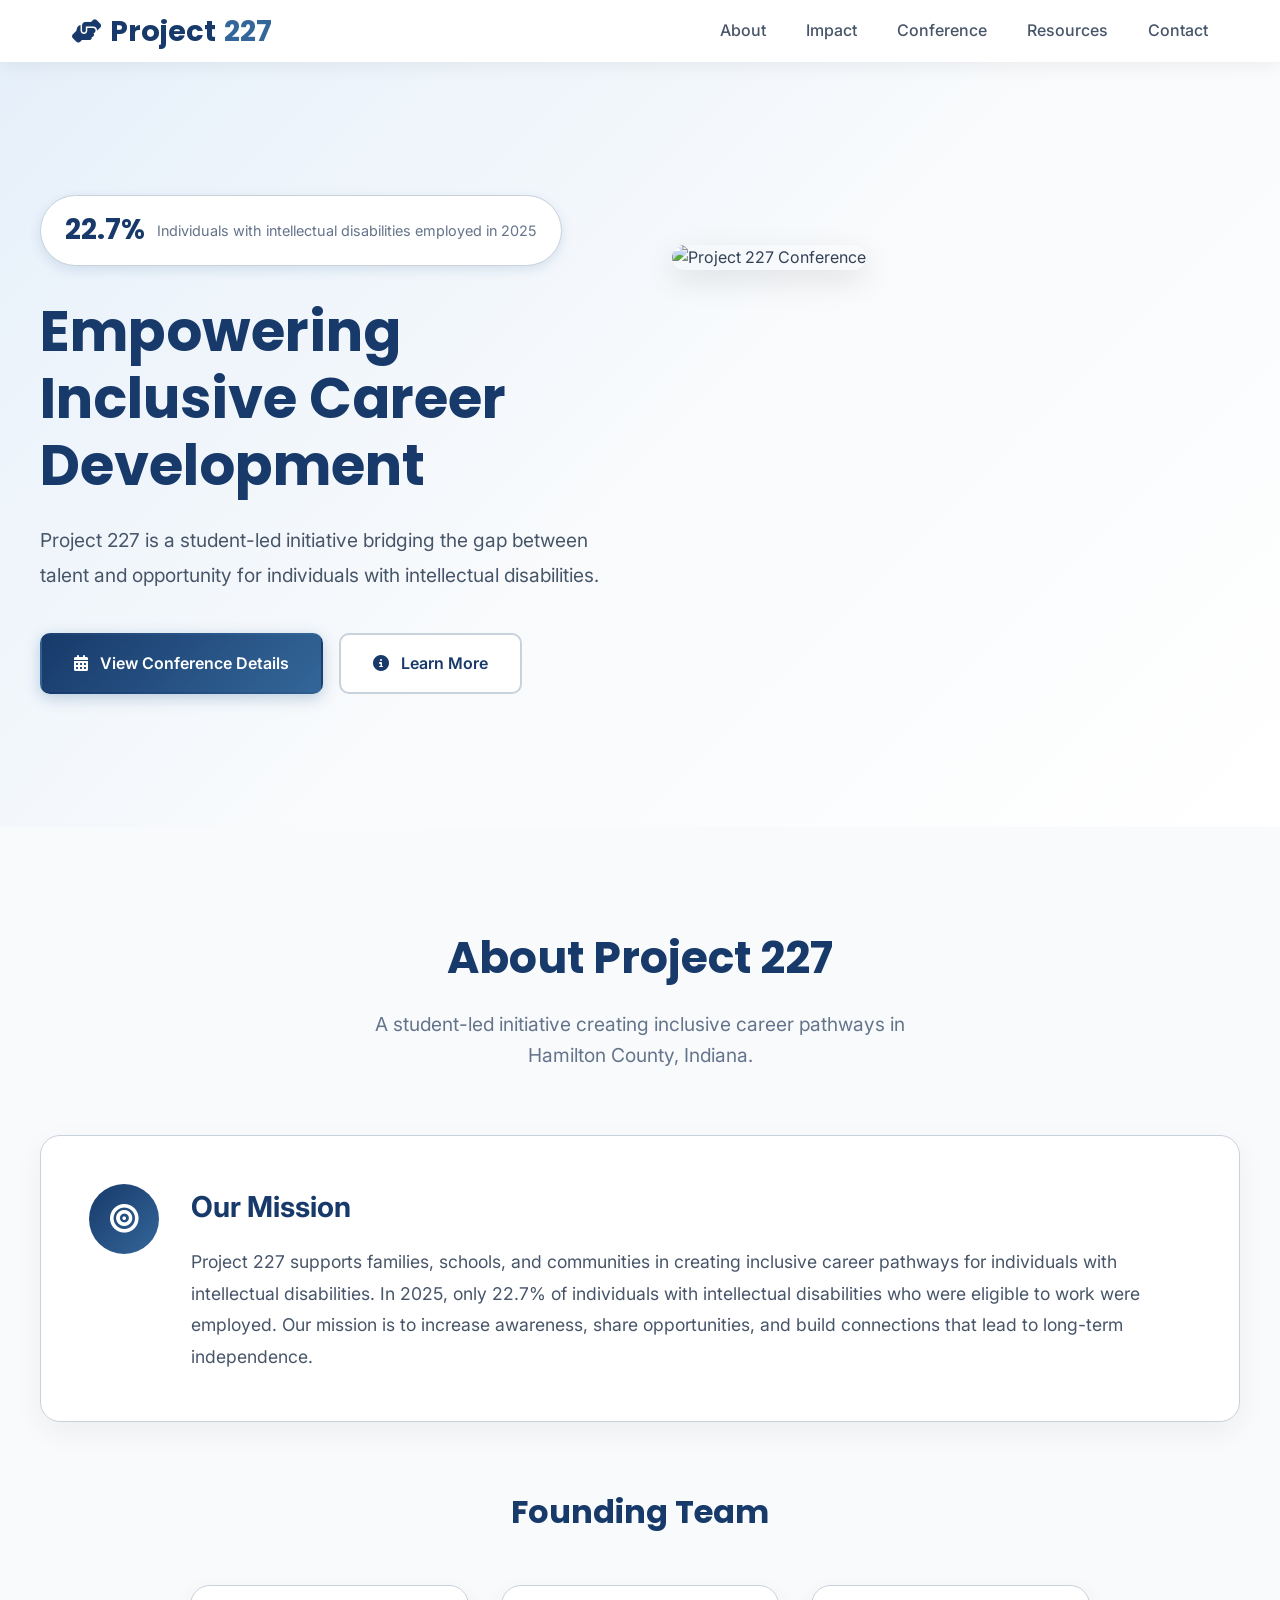
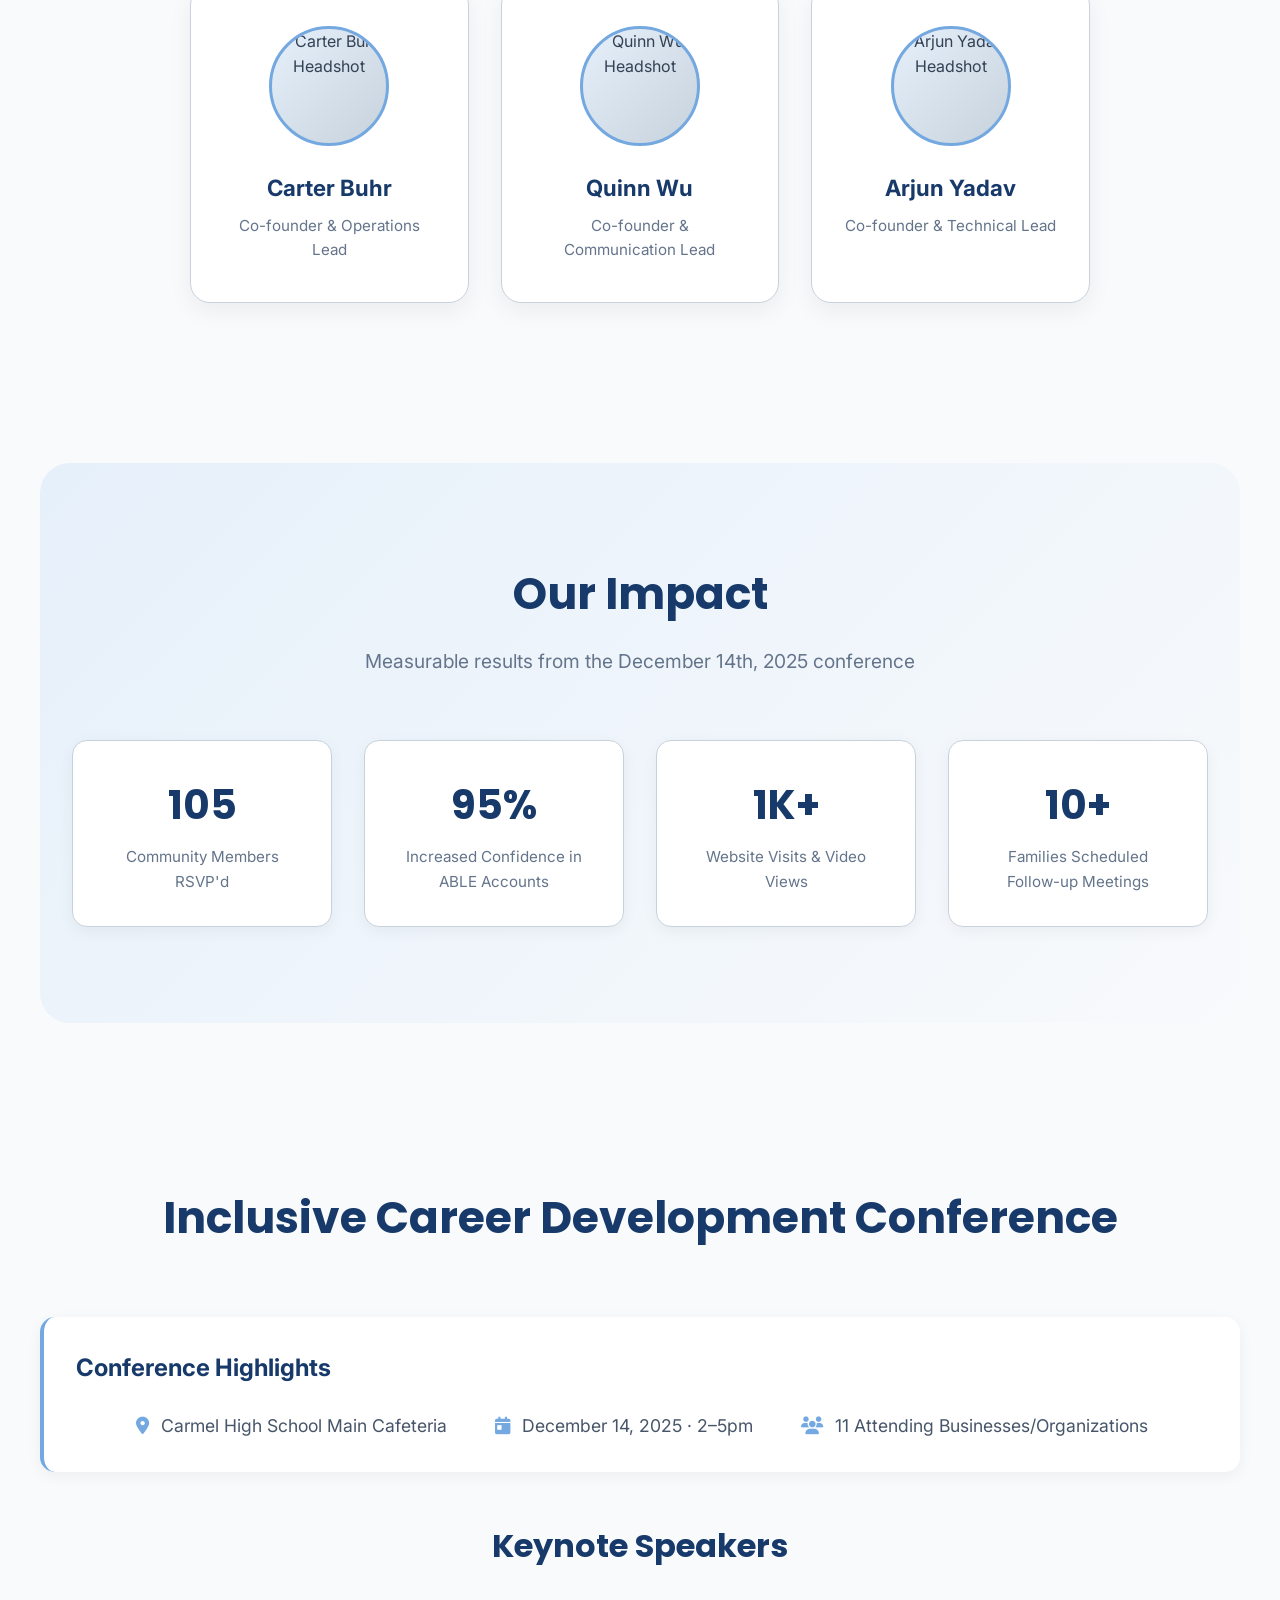
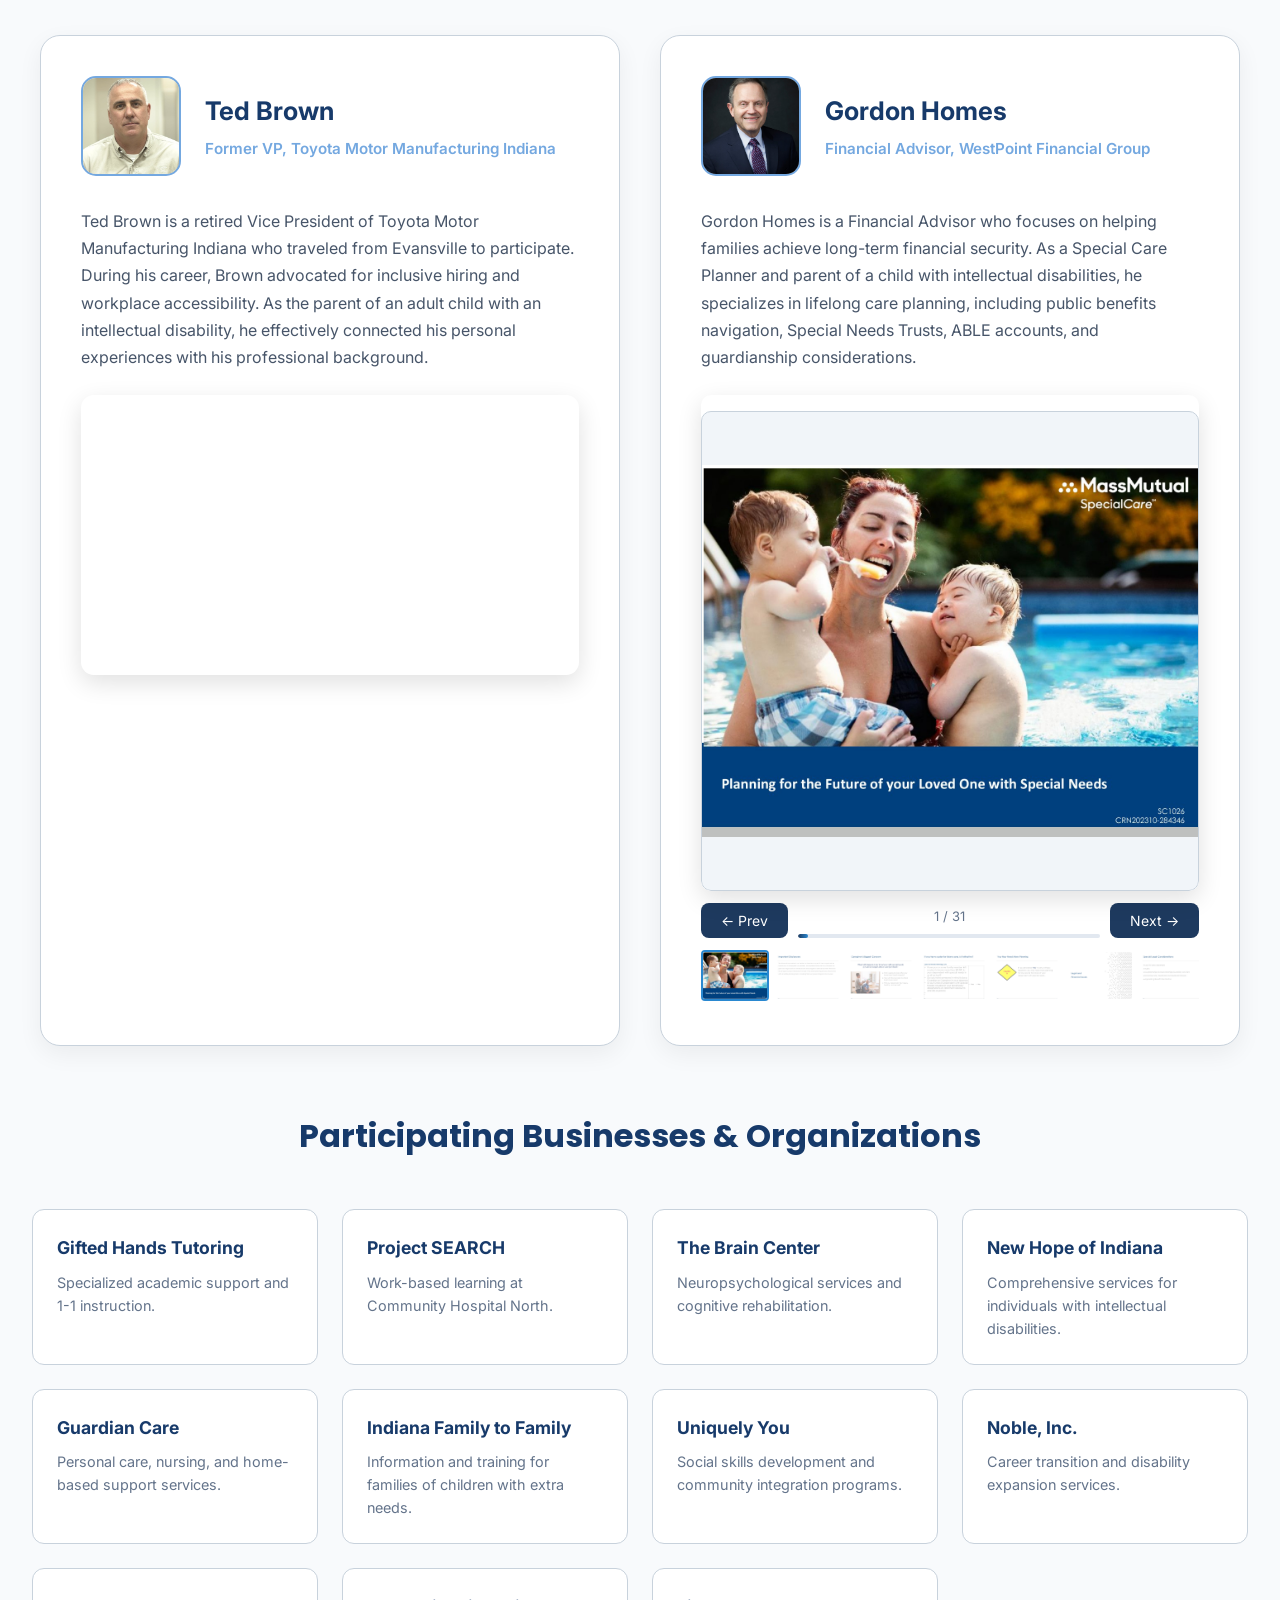
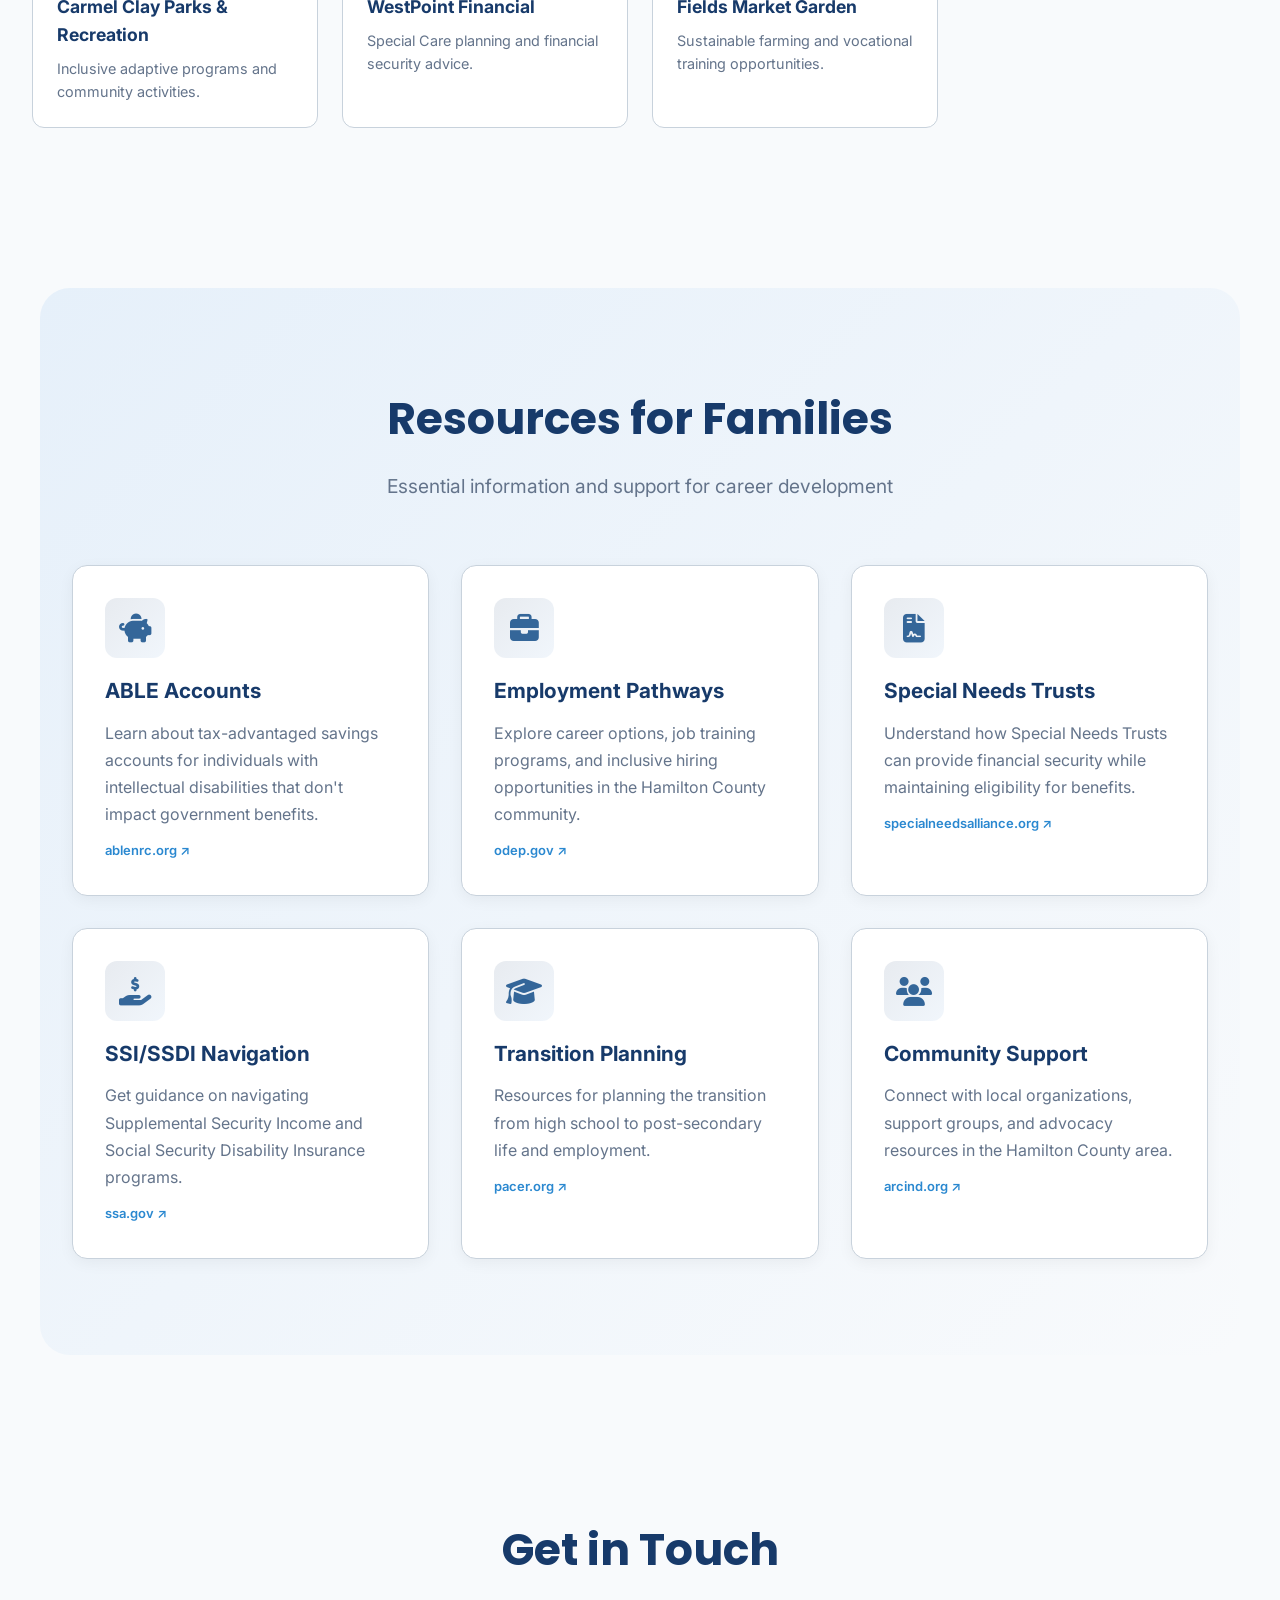
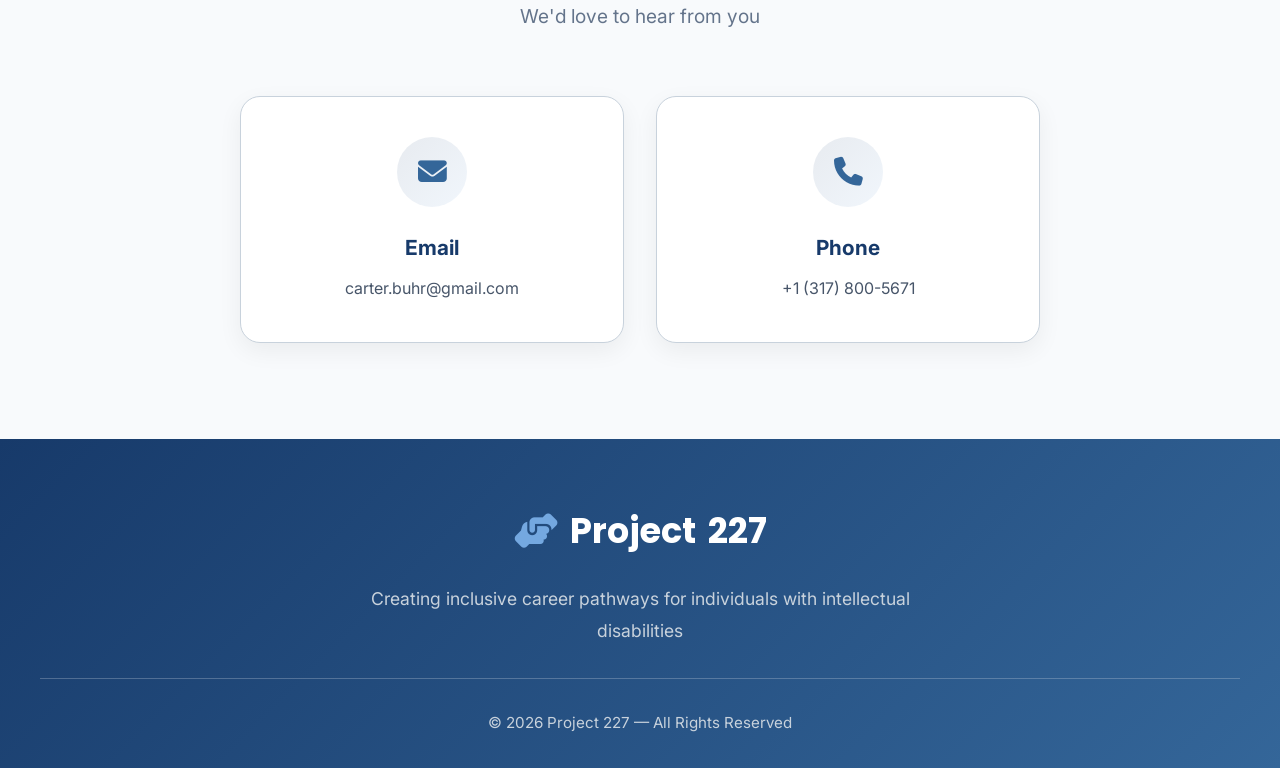
==== commit d6cda4d5: "Video size fixes" ====
--- a/index.html
+++ b/index.html
@@ -156,8 +156,9 @@
                     <p class="speaker-bio">Gordon Homes is a Financial Advisor who focuses on helping families achieve long-term financial security. As a Special Care Planner and parent of a child with intellectual disabilities, he specializes in lifelong care planning, including public benefits navigation, Special Needs Trusts, ABLE accounts, and guardianship considerations.</p>
 
                     <div style="margin-top:1.5rem;">
-                        <div style="position:relative;background:#fff;border-radius:10px;overflow:hidden;box-shadow:0 8px 24px rgba(0,0,0,0.12);aspect-ratio:1270/952;">
-                            <div id="gordonSlideContainer" style="width:100%;height:100%;position:relative;"></div>
+                        <div style="position:relative; background:#fff; border-radius:10px; overflow:hidden; box-shadow:0 8px 24px rgba(0,0,0,0.12);">
+                        <div id="gordonSlideContainer" style="width:100%; position:relative;"></div>
+                    </div>
                         </div>
                         <div style="display:flex;align-items:center;justify-content:space-between;margin-top:12px;gap:10px;">
                             <button onclick="gordonSlide(-1)" id="gordonPrev" style="background:#1e3a5f;color:#fff;border:none;border-radius:8px;padding:9px 20px;font-size:14px;cursor:pointer;font-family:inherit;">&#8592; Prev</button>
--- a/styles.css
+++ b/styles.css
@@ -779,7 +779,8 @@
     border-top: 1px solid rgba(200, 210, 220, 0.3);
 }
 
-/* RESPONSIVE DESIGN */
+/* --- RESPONSIVE & MEDIA FIXES --- */
+
 @media (max-width: 1024px) {
     .hero-container {
         grid-template-columns: 1fr;
@@ -791,16 +792,13 @@
 }
 
 @media (max-width: 768px) {
-    /* Hamburger Menu Logic */
-    .menu-toggle {
-        display: block !important;
-    }
+    .menu-toggle { display: block !important; }
 
     .nav-links {
         display: none; 
         flex-direction: column;
         position: absolute;
-        top: 100%; /* Sits perfectly under navbar */
+        top: 100%;
         left: 0;
         width: 100%;
         background: white;
@@ -809,30 +807,15 @@
         box-shadow: 0 10px 15px rgba(0,0,0,0.1);
     }
 
-    .nav-links.active {
-        display: flex !important;
-    }
-
-    /* Layout Adjustments */
+    .nav-links.active { display: flex !important; }
+
     .hero-title { font-size: 2.5rem; }
     .section-title { font-size: 2.25rem; }
-    
-    .mission-card {
-        flex-direction: column;
-        text-align: center;
-        padding: 2rem;
-    }
-    
+    .mission-card { flex-direction: column; text-align: center; padding: 2rem; }
     .hero-buttons { justify-content: center; }
     .btn-primary, .btn-secondary { width: 100%; justify-content: center; }
-
     .conference-details { flex-direction: column; gap: 1rem; }
     .businesses-grid { grid-template-columns: 1fr; }
-
-    /* Limit slideshow height on mobile */
-    #gordonSlideContainer {
-        max-height: 50vh !important; 
-    }
 }
 
 @media (max-width: 480px) {
@@ -841,7 +824,44 @@
     .team-grid, .resources-grid, .contact-grid { grid-template-columns: 1fr; }
 }
 
-/* GLOBAL FIXES (Outside Media Queries) */
+/* --- THE GORDON SLIDESHOW & VIDEO FIXES --- */
+
+#gordonSlideContainer {
+    width: 100%;
+    height: 480px; /* Fixed height prevents "Blank" issue */
+    background-color: #f1f5f9; 
+    position: relative;
+    overflow: hidden;
+    border-radius: 10px;
+    border: 1px solid #C8D2DC;
+    margin-top: 1rem;
+}
+
+#gordonSlideContainer img {
+    width: 100% !important;
+    height: 100% !important;
+    position: absolute;
+    top: 0;
+    left: 0;
+    object-fit: contain !important;
+}
+
+/* Shrink slideshow and video on mobile */
+@media (max-width: 768px) {
+    #gordonSlideContainer {
+        height: 250px !important;
+    }
+}
+
+.speaker-card iframe {
+    width: 100% !important;
+    aspect-ratio: 16 / 9;
+    height: auto !important;
+    border-radius: 13px;
+    border: 1px solid #C8D2DC;
+    display: block;
+}
+
 .hero-photo {
     width: 100%;
     height: 100%;
@@ -849,8 +869,6 @@
     background-size: cover;
     background-position: center;
     border-radius: 20px;
-    border: 1px solid #C8D2DC;
-    box-shadow: 0 10px 30px rgba(0, 0, 0, 0.1);
 }
 
 .team-avatar img {
@@ -858,23 +876,4 @@
     height: 100%;
     object-fit: cover;
     border-radius: 50%;
-}
-
-.video-container, .slideshow-wrapper {
-    width: 100%;
-    max-width: 100%;
-}
-
-#gordonSlideContainer {
-    width: 100%;
-    /* Default height for desktop */
-    max-height: 70vh; 
-}
-
-#gordonSlideContainer img {
-    object-fit: contain !important;
-}
-
-.speaker-card iframe {
-    max-width: 100%;
 }
